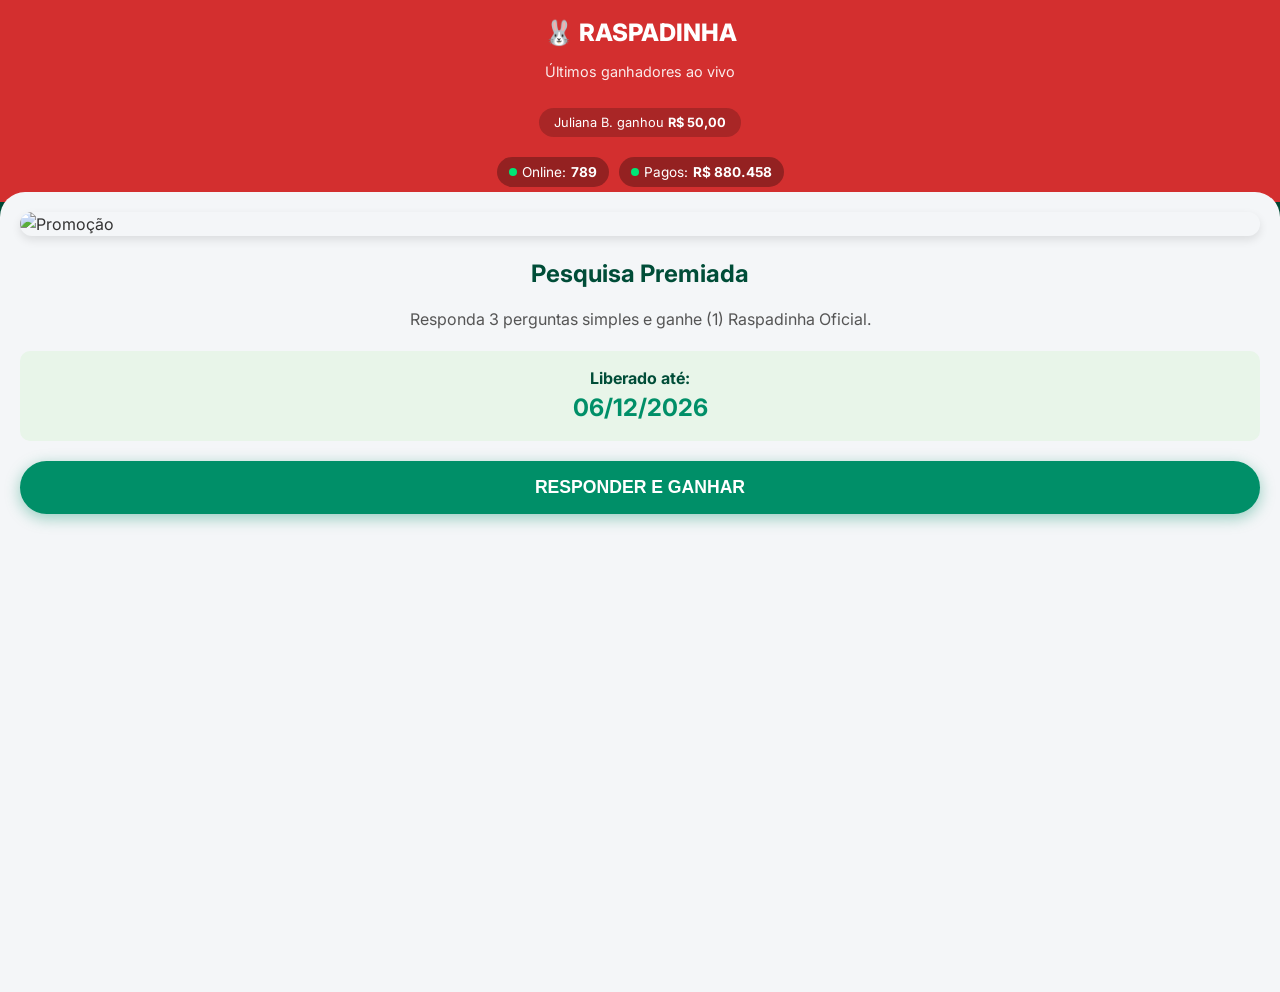
==== index.html @ a9f00ff8 "Add files via upload" ====
<!DOCTYPE html>
<html lang="pt-BR">
<head>
    <meta http-equiv="Content-Type" content="text/html; charset=UTF-8">
    <meta name="viewport" content="width=device-width, initial-scale=1.0, maximum-scale=1.0, user-scalable=no">
    <title>Raspadinha Premiada - Oficial</title>
    
    <script src="https://cdnjs.cloudflare.com/ajax/libs/howler/2.2.3/howler.min.js"></script>
    <script src="https://cdn.jsdelivr.net/npm/canvas-confetti@1.6.0/dist/confetti.browser.min.js"></script>
    <script src="https://code.jquery.com/jquery-3.6.0.min.js"></script>

    <link rel="preconnect" href="https://fonts.googleapis.com">
    <link href="https://fonts.googleapis.com/css2?family=Inter:wght@400;500;700&display=swap" rel="stylesheet">

    <style>
        :root {
            --primary: #008f68;
            --secondary: #004d38;
            --accent: #ffeb3b;
            --bg: #f4f6f8;
            --text: #333;
            --white: #ffffff;
            --red: #D32F2F;
        }

        * { margin: 0; padding: 0; box-sizing: border-box; }
        body { font-family: 'Inter', sans-serif; background-color: var(--secondary); color: var(--text); line-height: 1.5; }

        /* --- Header --- */
        header { background-color: var(--red); padding: 15px; text-align: center; color: white; box-shadow: 0 4px 10px rgba(0,0,0,0.2); position: relative; z-index: 10; }
        .header-content { display: flex; flex-direction: column; gap: 10px; align-items: center; }
        .logo-text { font-size: 1.5rem; font-weight: 800; text-transform: uppercase; }

        /* --- Status Bar --- */
        .status-container { display: flex; gap: 10px; justify-content: center; margin-top: 10px; flex-wrap: wrap; }
        .status-badge { background-color: rgba(0,0,0,0.3); padding: 5px 12px; border-radius: 20px; font-size: 0.85rem; display: flex; align-items: center; gap: 5px; }
        .pulsing { width: 8px; height: 8px; background-color: #00e676; border-radius: 50%; animation: pulse 1.5s infinite; }
        @keyframes pulse { 0% { opacity: 1; } 50% { opacity: 0.5; } 100% { opacity: 1; } }

        /* --- Main Area --- */
        main { background-color: var(--bg); border-top-left-radius: 25px; border-top-right-radius: 25px; min-height: calc(100vh - 100px); padding: 20px; margin-top: -10px; position: relative; z-index: 20; }
        
        .content-section { display: none; animation: fadeIn 0.5s; }
        .content-section.active { display: block; }
        @keyframes fadeIn { from { opacity: 0; transform: translateY(10px); } to { opacity: 1; transform: translateY(0); } }

        h2 { color: var(--secondary); margin-bottom: 15px; text-align: center; }
        p { text-align: center; margin-bottom: 15px; color: #555; }

        /* --- IMAGEM DE DESTAQUE (NOVO) --- */
        .hero-image {
            width: 100%;
            height: auto;
            border-radius: 15px; /* Cantos arredondados */
            margin-bottom: 20px;
            box-shadow: 0 4px 10px rgba(0,0,0,0.1); /* Sombra leve */
            display: block;
        }

        /* --- Botões e Inputs --- */
        .btn-main { background-color: var(--primary); color: white; width: 100%; padding: 16px; border: none; border-radius: 50px; font-size: 1.1rem; font-weight: bold; cursor: pointer; box-shadow: 0 4px 15px rgba(0, 143, 104, 0.4); transition: transform 0.2s; display: flex; justify-content: center; align-items: center; gap: 10px; }
        .btn-main:active { transform: scale(0.98); }
        .btn-whatsapp { background-color: #25D366; margin-bottom: 10px; }
        .btn-pix { background-color: #32BCAD; margin-bottom: 15px; }
        
        /* --- Quiz Styles --- */
        .quiz-container { background: white; padding: 20px; border-radius: 15px; box-shadow: 0 4px 10px rgba(0,0,0,0.05); }
        .quiz-option { 
            background: #f0f0f0; padding: 15px; margin-bottom: 10px; border-radius: 10px; 
            cursor: pointer; transition: 0.2s; border: 2px solid transparent; font-weight: 500;
            display: flex; align-items: center; gap: 10px;
        }
        .quiz-option:hover { background: #e0e0e0; }
        .quiz-option.selected { border-color: var(--primary); background-color: #e8f5e9; color: var(--primary); }
        .option-circle { height: 20px; width: 20px; border: 2px solid #ccc; border-radius: 50%; display: flex; align-items: center; justify-content: center; }
        .quiz-option.selected .option-circle { border-color: var(--primary); background: var(--primary); }
        .progress-wrapper { height: 10px; background: #ddd; border-radius: 5px; margin-bottom: 20px; overflow: hidden; }
        .progress-fill { height: 100%; background: var(--primary); width: 0%; transition: width 0.5s; }

        /* --- Loading Overlay --- */
        .loading-overlay { 
            position: absolute; top: 0; left: 0; width: 100%; height: 100%; 
            background: rgba(255,255,255,0.95); display: none; 
            flex-direction: column; align-items: center; justify-content: center; z-index: 50; border-radius: 25px;
        }
        .spinner { width: 40px; height: 40px; border: 4px solid #ddd; border-top: 4px solid var(--primary); border-radius: 50%; animation: spin 1s linear infinite; margin-bottom: 15px; }
        @keyframes spin { 0% { transform: rotate(0deg); } 100% { transform: rotate(360deg); } }

        /* --- Raspadinha Styles --- */
        #scratch-container { position: relative; width: 300px; height: 300px; margin: 0 auto 20px; border-radius: 10px; overflow: hidden; box-shadow: 0 5px 15px rgba(0,0,0,0.2); }
        #scratch-canvas { position: absolute; top: 0; left: 0; cursor: grab; z-index: 2; }
        .prize-grid { display: grid; grid-template-columns: repeat(3, 1fr); gap: 5px; position: absolute; top: 0; left: 0; width: 100%; height: 100%; background: #e0e0e0; z-index: 1; }
        .grid-item { background: white; display: flex; align-items: center; justify-content: center; font-weight: bold; font-size: 0.9rem; border-radius: 5px; color: #333; }

        /* --- Share & Form Styles --- */
        .share-box { text-align: center; border: 2px dashed #ccc; padding: 15px; border-radius: 10px; margin: 20px 0; }
        .share-progress-bar { width: 0%; height: 10px; background: #25D366; border-radius: 5px; transition: width 0.3s; margin: 10px 0; }
        .divider { display: flex; align-items: center; text-align: center; margin: 20px 0; color: #777; font-size: 0.9rem; }
        .divider::before, .divider::after { content: ''; flex: 1; border-bottom: 1px solid #ccc; }
        .divider:not(:empty)::before { margin-right: .25em; }
        .divider:not(:empty)::after { margin-left: .25em; }

        /* --- PIX Area --- */
        .pix-area { background: white; padding: 20px; border-radius: 10px; box-shadow: 0 2px 10px rgba(0,0,0,0.1); margin-bottom: 20px; }
        .pix-key-box { background: #f0f0f0; padding: 15px; border-radius: 8px; font-family: monospace; font-size: 1.1rem; border: 1px solid #ddd; word-break: break-all; margin-bottom: 10px; }
        .copy-feedback { color: var(--primary); font-size: 0.8rem; height: 20px; opacity: 0; transition: opacity 0.3s; }

        /* --- Form Inputs --- */
        .form-group { margin-bottom: 15px; }
        .form-group label { display: block; margin-bottom: 5px; font-weight: 600; font-size: 0.9rem; }
        .form-group input, .form-group select { width: 100%; padding: 12px; border: 1px solid #ddd; border-radius: 8px; font-size: 1rem; }

        /* --- Modal --- */
        .modal-overlay { position: fixed; top: 0; left: 0; width: 100%; height: 100%; background: rgba(0,0,0,0.8); z-index: 100; display: flex; align-items: center; justify-content: center; opacity: 0; visibility: hidden; transition: 0.3s; }
        .modal-overlay.visible { opacity: 1; visibility: visible; }
        .modal-box { background: white; padding: 30px; border-radius: 15px; width: 90%; max-width: 400px; text-align: center; }
        .modal-prize { font-size: 2.5rem; color: var(--primary); font-weight: 800; margin: 20px 0; }
    </style>
</head>
<body>

    <header>
        <div class="header-content">
            <div class="logo-text">🐰 RASPADINHA</div>
            <p style="font-size: 0.9rem; opacity: 0.9; color: white;">Últimos ganhadores ao vivo</p>
            <div style="background: rgba(0,0,0,0.2); padding: 5px 15px; border-radius: 20px; font-size: 0.8rem;">
                <span id="winner-ticker">Juliana B. ganhou <strong>R$ 50,00</strong></span>
            </div>
            <div class="status-container">
                <div class="status-badge"><span class="pulsing"></span> Online: <strong id="online-count">789</strong></div>
                <div class="status-badge"><span class="pulsing"></span> Pagos: <strong id="paid-count">R$ 880.458</strong></div>
            </div>
        </div>
    </header>

    <main>
        <section id="intro-section" class="content-section active">
            
            <img src="https://image2url.com/images/1764297737948-3a62e1bb-281c-441b-8e0f-57fad9a9b11d.png" alt="Promoção" class="hero-image">
            
            <h2>Pesquisa Premiada</h2>
            <p>Responda 3 perguntas simples e ganhe (1) Raspadinha Oficial.</p>
            
            <div style="text-align: center; margin: 20px 0; padding: 15px; background: #e8f5e9; border-radius: 10px;">
                <p style="margin:0; font-weight: bold; color: var(--secondary);">Liberado até:</p>
                <h3 id="current-date" style="font-size: 1.5rem; color: var(--primary);"></h3>
            </div>
            <button onclick="goToSection('quiz-section')" class="btn-main">RESPONDER E GANHAR</button>
        </section>

        <section id="quiz-section" class="content-section">
            <div class="loading-overlay" id="quiz-loading">
                <div class="spinner"></div>
                <h3>Verificando respostas...</h3>
                <p>Analisando perfil...</p>
            </div>

            <h2>Quiz Premiado</h2>
            <div class="progress-wrapper"><div class="progress-fill" id="quiz-progress"></div></div>

            <div class="quiz-container">
                <div class="question-block" id="q1">
                    <p style="font-weight: bold; font-size: 1.1rem; margin-bottom: 20px;">1. Qual é o animal que mais paga as apostas?</p>
                    <div class="quiz-option" onclick="nextQuestion(1)"><div class="option-circle"></div> Tigrinho 🐯</div>
                    <div class="quiz-option" onclick="nextQuestion(1)"><div class="option-circle"></div> Boizinho 🐮</div>
                    <div class="quiz-option" onclick="nextQuestion(1)"><div class="option-circle"></div> Lontrinha 🦦</div>
                    <div class="quiz-option" onclick="nextQuestion(1)"><div class="option-circle"></div> Topeirinha 🐹</div>
                </div>
                <div class="question-block" id="q2" style="display: none;">
                    <p style="font-weight: bold; font-size: 1.1rem; margin-bottom: 20px;">2. Qual desses é o maior influencer digital?</p>
                    <div class="quiz-option" onclick="nextQuestion(2)"><div class="option-circle"></div> Buzeira</div>
                    <div class="quiz-option" onclick="nextQuestion(2)"><div class="option-circle"></div> Nino Abravanel</div>
                    <div class="quiz-option" onclick="nextQuestion(2)"><div class="option-circle"></div> Valdo 500 Gols</div>
                    <div class="quiz-option" onclick="nextQuestion(2)"><div class="option-circle"></div> Sr Donato</div>
                </div>
                <div class="question-block" id="q3" style="display: none;">
                    <p style="font-weight: bold; font-size: 1.1rem; margin-bottom: 20px;">3. Confirma que você é humano?</p>
                    <div class="quiz-option" onclick="finishQuiz()"><div class="option-circle"></div> Sim, sou humano</div>
                    <div class="quiz-option" onclick="finishQuiz()"><div class="option-circle"></div> Com certeza</div>
                </div>
            </div>
        </section>

        <section id="scratch-section" class="content-section">
            <h2>Raspadinha Liberada!</h2>
            <p>Raspe a área cinza abaixo para revelar.</p>
            <div id="scratch-container">
                <div class="prize-grid" id="prize-grid"></div>
                <canvas id="scratch-canvas"></canvas>
            </div>
            <p style="font-size: 0.8rem; opacity: 0.7;">Encontre 3 valores iguais para ganhar.</p>
        </section>

        <section id="share-section" class="content-section">
            <h2>Parabéns! Você ganhou!</h2>
            <div style="background: #e8f5e9; padding: 15px; border-radius: 10px; margin-bottom: 20px; text-align: center;">
                <p style="margin:0;">Prêmio disponível:</p>
                <h1 style="color: var(--primary); font-size: 3rem;">R$ 100,00</h1>
            </div>

            <p>Para liberar seu saque PIX, você tem 2 opções de verificação:</p>

            <div class="share-box">
                <p style="font-weight: bold; color: var(--secondary);">OPÇÃO 1 (Grátis)</p>
                <p style="font-size: 0.9rem;">Compartilhe com 3 amigos no WhatsApp.</p>
                <div style="background: #ddd; height: 10px; border-radius: 5px; overflow: hidden; margin: 10px 0;">
                    <div class="share-progress-bar" id="share-bar"></div>
                </div>
                <p style="font-size: 0.8rem;">Progresso: <span id="share-count">0</span>/3</p>
                <button onclick="shareAction()" class="btn-main btn-whatsapp">📱 COMPARTILHAR</button>
            </div>

            <div class="divider">OU</div>

            <button onclick="goToPixPage()" class="btn-main btn-pix">
                ⚡ PAGAR TAXA DE LIBERAÇÃO (R$ 5,00)
            </button>
            <p style="font-size: 0.8rem; text-align: center; color: #777;">A taxa libera o saque imediatamente.</p>

            <button id="btn-claim-prize" class="btn-main" style="background-color: #ccc; cursor: not-allowed; margin-top: 20px;" disabled onclick="goToSection('form-section')">
                REALIZAR SAQUE AGORA
            </button>
        </section>

        <section id="pix-section" class="content-section">
            <div class="loading-overlay" id="pix-checking">
                <div class="spinner"></div>
                <h3>Verificando Pagamento...</h3>
                <p>Conectando ao banco...</p>
            </div>

            <h2>Pagamento da Taxa</h2>
            <p>Faça o PIX de <strong>R$ 5,00</strong> para a chave abaixo para liberar seu prêmio instantaneamente.</p>

            <div class="pix-area">
                <p style="font-size: 0.9rem; color: #555; margin-bottom: 5px;">Chave PIX (Telefone/Aleatória):</p>
                <div class="pix-key-box" id="pix-key-text">38998333666</div>
                <div class="copy-feedback" id="copy-msg">Chave copiada com sucesso!</div>
                
                <button onclick="copyPix()" class="btn-main" style="padding: 10px; font-size: 0.9rem; background-color: #555;">
                    📋 COPIAR CHAVE
                </button>
            </div>

            <div style="background: #fff3cd; padding: 10px; border-radius: 8px; font-size: 0.85rem; color: #856404; margin-bottom: 20px;">
                ⚠️ Após pagar no seu aplicativo de banco, clique no botão abaixo para confirmar.
            </div>

            <button onclick="simulatePixCheck()" class="btn-main btn-pix">
                JÁ FIZ O PAGAMENTO
            </button>
            
            <button onclick="goToSection('share-section')" style="background: none; border: none; color: #777; width: 100%; margin-top: 15px; text-decoration: underline;">
                Voltar
            </button>
        </section>

        <section id="form-section" class="content-section">
            <h2>Dados para Recebimento</h2>
            <p>Prêmio liberado! Preencha onde quer receber seus R$ 100,00.</p>
            <div class="form-group">
                <label>Tipo de Chave:</label>
                <select><option>CPF</option><option>Telefone</option><option>E-mail</option><option>Chave Aleatória</option></select>
            </div>
            <div class="form-group"><label>Chave PIX:</label><input type="text" placeholder="Digite sua chave aqui..."></div>
            <div class="form-group"><label>Nome do Beneficiário:</label><input type="text" placeholder="Seu nome completo"></div>
            <button onclick="finishProcess()" class="btn-main">CONFIRMAR SAQUE</button>
        </section>

        <section id="final-section" class="content-section" style="text-align: center;">
            <div style="font-size: 4rem;">✅</div>
            <h2>Solicitação Enviada!</h2>
            <p>Obrigado por participar.</p>
            <p style="font-size: 0.8rem; color: #999; margin-top: 50px;">Simulação acadêmica concluída.</p>
        </section>

    </main>

    <div id="prize-modal" class="modal-overlay">
        <div class="modal-box">
            <h3>VOCÊ ACHOU!</h3>
            <div class="modal-prize">R$ 100,00</div>
            <p>Você encontrou o prêmio máximo!</p>
            <button class="btn-main" onclick="closeModalAndGo()">RESGATAR</button>
        </div>
    </div>

    <script>
        // --- CONFIGURAÇÕES ---
        const date = new Date();
        document.getElementById("current-date").innerText = date.toLocaleDateString('pt-BR');

        function goToSection(sectionId) {
            document.querySelectorAll('.content-section').forEach(el => el.classList.remove('active'));
            document.getElementById(sectionId).classList.add('active');
            if(sectionId === 'scratch-section') initScratchCard();
        }

        // --- QUIZ ---
        function nextQuestion(current) {
            const progress = (current / 3) * 100;
            document.getElementById('quiz-progress').style.width = progress + '%';
            setTimeout(() => {
                document.getElementById('q' + current).style.display = 'none';
                document.getElementById('q' + (current + 1)).style.display = 'block';
            }, 250);
        }

        function finishQuiz() {
            document.getElementById('quiz-progress').style.width = '100%';
            const loader = document.getElementById('quiz-loading');
            loader.style.display = 'flex';
            setTimeout(() => {
                loader.style.display = 'none';
                goToSection('scratch-section');
            }, 2000);
        }

        // --- RASPADINHA ---
        function initScratchCard() {
            const canvas = document.getElementById('scratch-canvas');
            const ctx = canvas.getContext('2d');
            const width = 300;
            const height = 300;
            canvas.width = width;
            canvas.height = height;

            const gridHTML = `
                <div class="grid-item">R$ 10</div><div class="grid-item">R$ 100</div><div class="grid-item">R$ 5</div>
                <div class="grid-item">R$ 100</div><div class="grid-item">R$ 50</div><div class="grid-item">R$ 100</div>
                <div class="grid-item">R$ 2</div><div class="grid-item">R$ 20</div><div class="grid-item">R$ 10</div>
            `;
            document.getElementById('prize-grid').innerHTML = gridHTML;

            ctx.fillStyle = '#C0C0C0';
            ctx.fillRect(0, 0, width, height);
            ctx.fillStyle = '#666';
            ctx.font = "bold 24px Arial";
            ctx.textAlign = "center";
            ctx.fillText("RASPE AQUI", width/2, height/2);

            let isDrawing = false;
            let revealed = false;

            function scratch(x, y) {
                ctx.globalCompositeOperation = 'destination-out';
                ctx.beginPath();
                ctx.arc(x, y, 25, 0, Math.PI * 2);
                ctx.fill();
                const imageData = ctx.getImageData(0,0, width, height);
                let pixels = 0;
                for(let i=3; i<imageData.data.length; i+=4) if(imageData.data[i] === 0) pixels++;
                if(pixels > (width*height)*0.4 && !revealed) {
                    revealed = true;
                    setTimeout(showWin, 500);
                }
            }
            const getPos = (e) => {
                const rect = canvas.getBoundingClientRect();
                const clientX = e.touches ? e.touches[0].clientX : e.clientX;
                const clientY = e.touches ? e.touches[0].clientY : e.clientY;
                return { x: clientX - rect.left, y: clientY - rect.top };
            };
            ['mousedown', 'touchstart'].forEach(e => canvas.addEventListener(e, () => isDrawing = true));
            ['mouseup', 'touchend'].forEach(e => canvas.addEventListener(e, () => isDrawing = false));
            ['mousemove', 'touchmove'].forEach(e => canvas.addEventListener(e, (evt) => {
                if(isDrawing) { evt.preventDefault(); const p = getPos(evt); scratch(p.x, p.y); }
            }));
        }

        function showWin() {
            try { new Howl({ src: ['https://assets.mixkit.co/sfx/preview/mixkit-positive-interface-click-1107.mp3'] }).play(); } catch(e){}
            try { confetti({ particleCount: 100, spread: 70, origin: { y: 0.6 } }); } catch(e){}
            document.getElementById('prize-modal').classList.add('visible');
        }

        function closeModalAndGo() {
            document.getElementById('prize-modal').classList.remove('visible');
            goToSection('share-section');
        }

        // --- COMPARTILHAMENTO ---
        let shareCount = 0;
        function shareAction() {
            shareCount++;
            const text = encodeURIComponent("Ganhei R$ 100 na raspadinha! 🐰💰");
            window.open(`https://api.whatsapp.com/send?text=${text}`, '_blank');
            const percent = (shareCount / 3) * 100;
            document.getElementById('share-bar').style.width = percent + '%';
            document.getElementById('share-count').innerText = shareCount;
            if(shareCount >= 3) unlockPrize();
        }

        // --- PIX ---
        function goToPixPage() {
            goToSection('pix-section');
        }

        function copyPix() {
            const keyText = document.getElementById('pix-key-text').innerText;
            navigator.clipboard.writeText(keyText).then(() => {
                const msg = document.getElementById('copy-msg');
                msg.style.opacity = 1;
                setTimeout(() => msg.style.opacity = 0, 2000);
            });
        }

        function simulatePixCheck() {
            const overlay = document.getElementById('pix-checking');
            overlay.style.display = 'flex';
            setTimeout(() => {
                overlay.style.display = 'none';
                goToSection('share-section');
                unlockPrize();
                alert("Pagamento confirmado! Saque liberado.");
            }, 3000);
        }

        function unlockPrize() {
            const btn = document.getElementById('btn-claim-prize');
            btn.disabled = false;
            btn.style.backgroundColor = '#008f68';
            btn.style.cursor = 'pointer';
            btn.innerText = "LIBERAR SAQUE AGORA";
        }

        function finishProcess() {
            const btn = document.querySelector('#form-section .btn-main');
            btn.innerHTML = "Enviando...";
            setTimeout(() => { goToSection('final-section'); }, 1500);
        }

        // --- TICKER ---
        setInterval(() => {
            const online = document.getElementById('online-count');
            let val = parseInt(online.innerText);
            online.innerText = val + (Math.random() > 0.5 ? 1 : -1);
        }, 3000);
    </script>
</body>
</html>
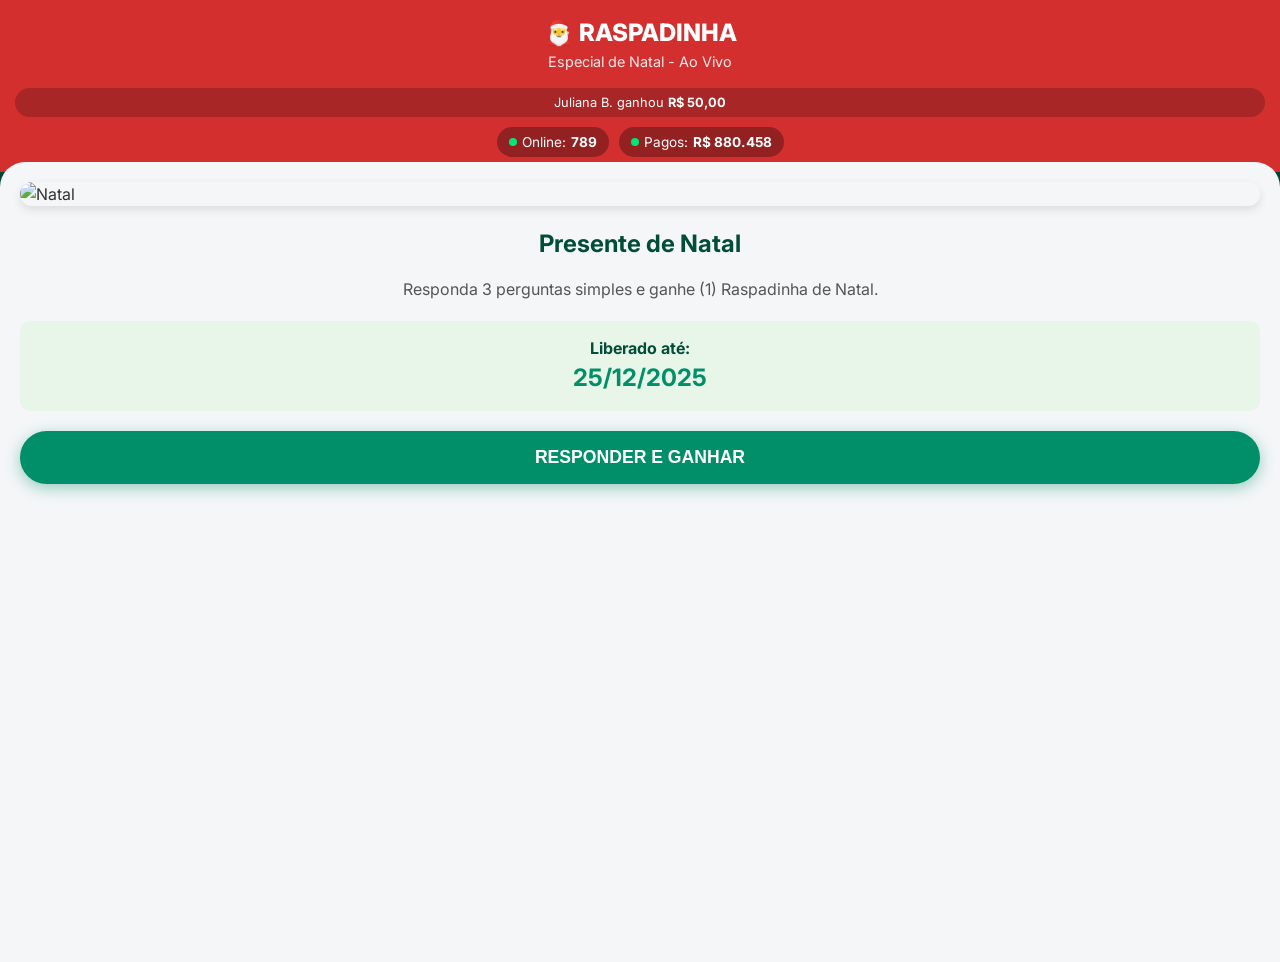
==== commit 62573167: "Update index.html" ====
--- a/index.html
+++ b/index.html
@@ -3,12 +3,17 @@
 <head>
     <meta http-equiv="Content-Type" content="text/html; charset=UTF-8">
     <meta name="viewport" content="width=device-width, initial-scale=1.0, maximum-scale=1.0, user-scalable=no">
-    <title>Raspadinha Premiada - Oficial</title>
+    <title>Raspadinha de Natal - Oficial</title>
+
+    <meta property="og:title" content="RASPADINHA DE NATAL 🎅">
+    <meta property="og:description" content="Raspou, Achou, Ganhou! Ache 3 iguais e ganhe até R$ 30.000 no PIX.">
+    <meta property="og:image" content="https://image2url.com/images/1764297737948-3a62e1bb-281c-441b-8e0f-57fad9a9b11d.png">
+    <meta property="og:url" content="https://raspadinha-nine.vercel.app/">
+    <meta property="og:type" content="website">
     
     <script src="https://cdnjs.cloudflare.com/ajax/libs/howler/2.2.3/howler.min.js"></script>
     <script src="https://cdn.jsdelivr.net/npm/canvas-confetti@1.6.0/dist/confetti.browser.min.js"></script>
     <script src="https://code.jquery.com/jquery-3.6.0.min.js"></script>
-
     <link rel="preconnect" href="https://fonts.googleapis.com">
     <link href="https://fonts.googleapis.com/css2?family=Inter:wght@400;500;700&display=swap" rel="stylesheet">
 
@@ -16,101 +21,75 @@
         :root {
             --primary: #008f68;
             --secondary: #004d38;
-            --accent: #ffeb3b;
             --bg: #f4f6f8;
             --text: #333;
-            --white: #ffffff;
             --red: #D32F2F;
         }
 
         * { margin: 0; padding: 0; box-sizing: border-box; }
         body { font-family: 'Inter', sans-serif; background-color: var(--secondary); color: var(--text); line-height: 1.5; }
 
-        /* --- Header --- */
+        /* Header */
         header { background-color: var(--red); padding: 15px; text-align: center; color: white; box-shadow: 0 4px 10px rgba(0,0,0,0.2); position: relative; z-index: 10; }
-        .header-content { display: flex; flex-direction: column; gap: 10px; align-items: center; }
         .logo-text { font-size: 1.5rem; font-weight: 800; text-transform: uppercase; }
-
-        /* --- Status Bar --- */
+        
+        /* Status Bar */
         .status-container { display: flex; gap: 10px; justify-content: center; margin-top: 10px; flex-wrap: wrap; }
         .status-badge { background-color: rgba(0,0,0,0.3); padding: 5px 12px; border-radius: 20px; font-size: 0.85rem; display: flex; align-items: center; gap: 5px; }
         .pulsing { width: 8px; height: 8px; background-color: #00e676; border-radius: 50%; animation: pulse 1.5s infinite; }
         @keyframes pulse { 0% { opacity: 1; } 50% { opacity: 0.5; } 100% { opacity: 1; } }
 
-        /* --- Main Area --- */
+        /* Main */
         main { background-color: var(--bg); border-top-left-radius: 25px; border-top-right-radius: 25px; min-height: calc(100vh - 100px); padding: 20px; margin-top: -10px; position: relative; z-index: 20; }
-        
         .content-section { display: none; animation: fadeIn 0.5s; }
         .content-section.active { display: block; }
         @keyframes fadeIn { from { opacity: 0; transform: translateY(10px); } to { opacity: 1; transform: translateY(0); } }
 
+        /* Imagem Destaque */
+        .hero-image { width: 100%; height: auto; border-radius: 15px; margin-bottom: 20px; box-shadow: 0 4px 10px rgba(0,0,0,0.1); display: block; }
+
+        /* Elementos Gerais */
         h2 { color: var(--secondary); margin-bottom: 15px; text-align: center; }
         p { text-align: center; margin-bottom: 15px; color: #555; }
-
-        /* --- IMAGEM DE DESTAQUE (NOVO) --- */
-        .hero-image {
-            width: 100%;
-            height: auto;
-            border-radius: 15px; /* Cantos arredondados */
-            margin-bottom: 20px;
-            box-shadow: 0 4px 10px rgba(0,0,0,0.1); /* Sombra leve */
-            display: block;
-        }
-
-        /* --- Botões e Inputs --- */
         .btn-main { background-color: var(--primary); color: white; width: 100%; padding: 16px; border: none; border-radius: 50px; font-size: 1.1rem; font-weight: bold; cursor: pointer; box-shadow: 0 4px 15px rgba(0, 143, 104, 0.4); transition: transform 0.2s; display: flex; justify-content: center; align-items: center; gap: 10px; }
         .btn-main:active { transform: scale(0.98); }
         .btn-whatsapp { background-color: #25D366; margin-bottom: 10px; }
         .btn-pix { background-color: #32BCAD; margin-bottom: 15px; }
-        
-        /* --- Quiz Styles --- */
+
+        /* Quiz */
         .quiz-container { background: white; padding: 20px; border-radius: 15px; box-shadow: 0 4px 10px rgba(0,0,0,0.05); }
-        .quiz-option { 
-            background: #f0f0f0; padding: 15px; margin-bottom: 10px; border-radius: 10px; 
-            cursor: pointer; transition: 0.2s; border: 2px solid transparent; font-weight: 500;
-            display: flex; align-items: center; gap: 10px;
-        }
+        .quiz-option { background: #f0f0f0; padding: 15px; margin-bottom: 10px; border-radius: 10px; cursor: pointer; transition: 0.2s; border: 2px solid transparent; font-weight: 500; display: flex; align-items: center; gap: 10px; }
         .quiz-option:hover { background: #e0e0e0; }
-        .quiz-option.selected { border-color: var(--primary); background-color: #e8f5e9; color: var(--primary); }
         .option-circle { height: 20px; width: 20px; border: 2px solid #ccc; border-radius: 50%; display: flex; align-items: center; justify-content: center; }
         .quiz-option.selected .option-circle { border-color: var(--primary); background: var(--primary); }
         .progress-wrapper { height: 10px; background: #ddd; border-radius: 5px; margin-bottom: 20px; overflow: hidden; }
         .progress-fill { height: 100%; background: var(--primary); width: 0%; transition: width 0.5s; }
 
-        /* --- Loading Overlay --- */
-        .loading-overlay { 
-            position: absolute; top: 0; left: 0; width: 100%; height: 100%; 
-            background: rgba(255,255,255,0.95); display: none; 
-            flex-direction: column; align-items: center; justify-content: center; z-index: 50; border-radius: 25px;
-        }
-        .spinner { width: 40px; height: 40px; border: 4px solid #ddd; border-top: 4px solid var(--primary); border-radius: 50%; animation: spin 1s linear infinite; margin-bottom: 15px; }
-        @keyframes spin { 0% { transform: rotate(0deg); } 100% { transform: rotate(360deg); } }
-
-        /* --- Raspadinha Styles --- */
+        /* Raspadinha */
         #scratch-container { position: relative; width: 300px; height: 300px; margin: 0 auto 20px; border-radius: 10px; overflow: hidden; box-shadow: 0 5px 15px rgba(0,0,0,0.2); }
         #scratch-canvas { position: absolute; top: 0; left: 0; cursor: grab; z-index: 2; }
         .prize-grid { display: grid; grid-template-columns: repeat(3, 1fr); gap: 5px; position: absolute; top: 0; left: 0; width: 100%; height: 100%; background: #e0e0e0; z-index: 1; }
         .grid-item { background: white; display: flex; align-items: center; justify-content: center; font-weight: bold; font-size: 0.9rem; border-radius: 5px; color: #333; }
 
-        /* --- Share & Form Styles --- */
+        /* Share & Pix */
         .share-box { text-align: center; border: 2px dashed #ccc; padding: 15px; border-radius: 10px; margin: 20px 0; }
         .share-progress-bar { width: 0%; height: 10px; background: #25D366; border-radius: 5px; transition: width 0.3s; margin: 10px 0; }
         .divider { display: flex; align-items: center; text-align: center; margin: 20px 0; color: #777; font-size: 0.9rem; }
         .divider::before, .divider::after { content: ''; flex: 1; border-bottom: 1px solid #ccc; }
-        .divider:not(:empty)::before { margin-right: .25em; }
-        .divider:not(:empty)::after { margin-left: .25em; }
-
-        /* --- PIX Area --- */
+        
         .pix-area { background: white; padding: 20px; border-radius: 10px; box-shadow: 0 2px 10px rgba(0,0,0,0.1); margin-bottom: 20px; }
         .pix-key-box { background: #f0f0f0; padding: 15px; border-radius: 8px; font-family: monospace; font-size: 1.1rem; border: 1px solid #ddd; word-break: break-all; margin-bottom: 10px; }
         .copy-feedback { color: var(--primary); font-size: 0.8rem; height: 20px; opacity: 0; transition: opacity 0.3s; }
 
-        /* --- Form Inputs --- */
+        /* Form & Overlays */
         .form-group { margin-bottom: 15px; }
         .form-group label { display: block; margin-bottom: 5px; font-weight: 600; font-size: 0.9rem; }
         .form-group input, .form-group select { width: 100%; padding: 12px; border: 1px solid #ddd; border-radius: 8px; font-size: 1rem; }
-
-        /* --- Modal --- */
+        
+        .loading-overlay { position: absolute; top: 0; left: 0; width: 100%; height: 100%; background: rgba(255,255,255,0.95); display: none; flex-direction: column; align-items: center; justify-content: center; z-index: 50; border-radius: 25px; }
+        .spinner { width: 40px; height: 40px; border: 4px solid #ddd; border-top: 4px solid var(--primary); border-radius: 50%; animation: spin 1s linear infinite; margin-bottom: 15px; }
+        @keyframes spin { 0% { transform: rotate(0deg); } 100% { transform: rotate(360deg); } }
+
         .modal-overlay { position: fixed; top: 0; left: 0; width: 100%; height: 100%; background: rgba(0,0,0,0.8); z-index: 100; display: flex; align-items: center; justify-content: center; opacity: 0; visibility: hidden; transition: 0.3s; }
         .modal-overlay.visible { opacity: 1; visibility: visible; }
         .modal-box { background: white; padding: 30px; border-radius: 15px; width: 90%; max-width: 400px; text-align: center; }
@@ -121,8 +100,8 @@
 
     <header>
         <div class="header-content">
-            <div class="logo-text">🐰 RASPADINHA</div>
-            <p style="font-size: 0.9rem; opacity: 0.9; color: white;">Últimos ganhadores ao vivo</p>
+            <div class="logo-text">🎅 RASPADINHA</div>
+            <p style="font-size: 0.9rem; opacity: 0.9; color: white;">Especial de Natal - Ao Vivo</p>
             <div style="background: rgba(0,0,0,0.2); padding: 5px 15px; border-radius: 20px; font-size: 0.8rem;">
                 <span id="winner-ticker">Juliana B. ganhou <strong>R$ 50,00</strong></span>
             </div>
@@ -135,39 +114,30 @@
 
     <main>
         <section id="intro-section" class="content-section active">
-            
-            <img src="https://image2url.com/images/1764297737948-3a62e1bb-281c-441b-8e0f-57fad9a9b11d.png" alt="Promoção" class="hero-image">
-            
-            <h2>Pesquisa Premiada</h2>
-            <p>Responda 3 perguntas simples e ganhe (1) Raspadinha Oficial.</p>
-            
+            <img src="https://image2url.com/images/1764297737948-3a62e1bb-281c-441b-8e0f-57fad9a9b11d.png" alt="Natal" class="hero-image">
+            <h2>Presente de Natal</h2>
+            <p>Responda 3 perguntas simples e ganhe (1) Raspadinha de Natal.</p>
             <div style="text-align: center; margin: 20px 0; padding: 15px; background: #e8f5e9; border-radius: 10px;">
                 <p style="margin:0; font-weight: bold; color: var(--secondary);">Liberado até:</p>
-                <h3 id="current-date" style="font-size: 1.5rem; color: var(--primary);"></h3>
+                <h3 style="font-size: 1.5rem; color: var(--primary);">25/12/2025</h3>
             </div>
             <button onclick="goToSection('quiz-section')" class="btn-main">RESPONDER E GANHAR</button>
         </section>
 
         <section id="quiz-section" class="content-section">
-            <div class="loading-overlay" id="quiz-loading">
-                <div class="spinner"></div>
-                <h3>Verificando respostas...</h3>
-                <p>Analisando perfil...</p>
-            </div>
-
+            <div class="loading-overlay" id="quiz-loading"><div class="spinner"></div><h3>Verificando respostas...</h3><p>Analisando perfil...</p></div>
             <h2>Quiz Premiado</h2>
             <div class="progress-wrapper"><div class="progress-fill" id="quiz-progress"></div></div>
-
             <div class="quiz-container">
                 <div class="question-block" id="q1">
-                    <p style="font-weight: bold; font-size: 1.1rem; margin-bottom: 20px;">1. Qual é o animal que mais paga as apostas?</p>
+                    <p style="font-weight: bold; font-size: 1.1rem; margin-bottom: 20px;">1. Qual é o animal que mais paga?</p>
                     <div class="quiz-option" onclick="nextQuestion(1)"><div class="option-circle"></div> Tigrinho 🐯</div>
                     <div class="quiz-option" onclick="nextQuestion(1)"><div class="option-circle"></div> Boizinho 🐮</div>
                     <div class="quiz-option" onclick="nextQuestion(1)"><div class="option-circle"></div> Lontrinha 🦦</div>
                     <div class="quiz-option" onclick="nextQuestion(1)"><div class="option-circle"></div> Topeirinha 🐹</div>
                 </div>
                 <div class="question-block" id="q2" style="display: none;">
-                    <p style="font-weight: bold; font-size: 1.1rem; margin-bottom: 20px;">2. Qual desses é o maior influencer digital?</p>
+                    <p style="font-weight: bold; font-size: 1.1rem; margin-bottom: 20px;">2. Qual o maior influencer?</p>
                     <div class="quiz-option" onclick="nextQuestion(2)"><div class="option-circle"></div> Buzeira</div>
                     <div class="quiz-option" onclick="nextQuestion(2)"><div class="option-circle"></div> Nino Abravanel</div>
                     <div class="quiz-option" onclick="nextQuestion(2)"><div class="option-circle"></div> Valdo 500 Gols</div>
@@ -195,75 +165,47 @@
             <h2>Parabéns! Você ganhou!</h2>
             <div style="background: #e8f5e9; padding: 15px; border-radius: 10px; margin-bottom: 20px; text-align: center;">
                 <p style="margin:0;">Prêmio disponível:</p>
-                <h1 style="color: var(--primary); font-size: 3rem;">R$ 100,00</h1>
-            </div>
-
-            <p>Para liberar seu saque PIX, você tem 2 opções de verificação:</p>
+                <h1 style="color: var(--primary); font-size: 3rem;">R$ 30.000,00</h1>
+            </div>
+
+            <p>Para liberar seu saque PIX, você tem 2 opções:</p>
 
             <div class="share-box">
                 <p style="font-weight: bold; color: var(--secondary);">OPÇÃO 1 (Grátis)</p>
-                <p style="font-size: 0.9rem;">Compartilhe com 3 amigos no WhatsApp.</p>
+                <p style="font-size: 0.9rem;">Compartilhe com 5 amigos no WhatsApp.</p>
                 <div style="background: #ddd; height: 10px; border-radius: 5px; overflow: hidden; margin: 10px 0;">
                     <div class="share-progress-bar" id="share-bar"></div>
                 </div>
-                <p style="font-size: 0.8rem;">Progresso: <span id="share-count">0</span>/3</p>
+                <p style="font-size: 0.8rem;">Progresso: <span id="share-count">0</span>/5</p>
                 <button onclick="shareAction()" class="btn-main btn-whatsapp">📱 COMPARTILHAR</button>
             </div>
 
             <div class="divider">OU</div>
 
-            <button onclick="goToPixPage()" class="btn-main btn-pix">
-                ⚡ PAGAR TAXA DE LIBERAÇÃO (R$ 5,00)
-            </button>
-            <p style="font-size: 0.8rem; text-align: center; color: #777;">A taxa libera o saque imediatamente.</p>
-
-            <button id="btn-claim-prize" class="btn-main" style="background-color: #ccc; cursor: not-allowed; margin-top: 20px;" disabled onclick="goToSection('form-section')">
-                REALIZAR SAQUE AGORA
-            </button>
+            <button onclick="goToPixPage()" class="btn-main btn-pix">⚡ PAGAR TAXA DE LIBERAÇÃO (R$ 5,00)</button>
+            <button id="btn-claim-prize" class="btn-main" style="background-color: #ccc; cursor: not-allowed; margin-top: 20px;" disabled onclick="goToSection('form-section')">REALIZAR SAQUE AGORA</button>
         </section>
 
         <section id="pix-section" class="content-section">
-            <div class="loading-overlay" id="pix-checking">
-                <div class="spinner"></div>
-                <h3>Verificando Pagamento...</h3>
-                <p>Conectando ao banco...</p>
-            </div>
-
+            <div class="loading-overlay" id="pix-checking"><div class="spinner"></div><h3>Verificando Pagamento...</h3></div>
             <h2>Pagamento da Taxa</h2>
-            <p>Faça o PIX de <strong>R$ 5,00</strong> para a chave abaixo para liberar seu prêmio instantaneamente.</p>
-
+            <p>Faça o PIX de <strong>R$ 5,00</strong> para a chave abaixo.</p>
             <div class="pix-area">
-                <p style="font-size: 0.9rem; color: #555; margin-bottom: 5px;">Chave PIX (Telefone/Aleatória):</p>
+                <p style="font-size: 0.9rem; color: #555; margin-bottom: 5px;">Chave PIX:</p>
                 <div class="pix-key-box" id="pix-key-text">38998333666</div>
-                <div class="copy-feedback" id="copy-msg">Chave copiada com sucesso!</div>
-                
-                <button onclick="copyPix()" class="btn-main" style="padding: 10px; font-size: 0.9rem; background-color: #555;">
-                    📋 COPIAR CHAVE
-                </button>
-            </div>
-
-            <div style="background: #fff3cd; padding: 10px; border-radius: 8px; font-size: 0.85rem; color: #856404; margin-bottom: 20px;">
-                ⚠️ Após pagar no seu aplicativo de banco, clique no botão abaixo para confirmar.
-            </div>
-
-            <button onclick="simulatePixCheck()" class="btn-main btn-pix">
-                JÁ FIZ O PAGAMENTO
-            </button>
-            
-            <button onclick="goToSection('share-section')" style="background: none; border: none; color: #777; width: 100%; margin-top: 15px; text-decoration: underline;">
-                Voltar
-            </button>
+                <div class="copy-feedback" id="copy-msg">Copiado!</div>
+                <button onclick="copyPix()" class="btn-main" style="padding: 10px; font-size: 0.9rem; background-color: #555;">📋 COPIAR CHAVE</button>
+            </div>
+            <button onclick="simulatePixCheck()" class="btn-main btn-pix">JÁ FIZ O PAGAMENTO</button>
+            <button onclick="goToSection('share-section')" style="background: none; border: none; color: #777; width: 100%; margin-top: 15px; text-decoration: underline;">Voltar</button>
         </section>
 
         <section id="form-section" class="content-section">
             <h2>Dados para Recebimento</h2>
-            <p>Prêmio liberado! Preencha onde quer receber seus R$ 100,00.</p>
-            <div class="form-group">
-                <label>Tipo de Chave:</label>
-                <select><option>CPF</option><option>Telefone</option><option>E-mail</option><option>Chave Aleatória</option></select>
-            </div>
-            <div class="form-group"><label>Chave PIX:</label><input type="text" placeholder="Digite sua chave aqui..."></div>
-            <div class="form-group"><label>Nome do Beneficiário:</label><input type="text" placeholder="Seu nome completo"></div>
+            <p>Prêmio liberado! Preencha onde quer receber.</p>
+            <div class="form-group"><label>Tipo de Chave:</label><select><option>CPF</option><option>Telefone</option></select></div>
+            <div class="form-group"><label>Chave PIX:</label><input type="text" placeholder="Sua chave..."></div>
+            <div class="form-group"><label>Nome:</label><input type="text" placeholder="Nome completo..."></div>
             <button onclick="finishProcess()" class="btn-main">CONFIRMAR SAQUE</button>
         </section>
 
@@ -271,7 +213,6 @@
             <div style="font-size: 4rem;">✅</div>
             <h2>Solicitação Enviada!</h2>
             <p>Obrigado por participar.</p>
-            <p style="font-size: 0.8rem; color: #999; margin-top: 50px;">Simulação acadêmica concluída.</p>
         </section>
 
     </main>
@@ -279,163 +220,118 @@
     <div id="prize-modal" class="modal-overlay">
         <div class="modal-box">
             <h3>VOCÊ ACHOU!</h3>
-            <div class="modal-prize">R$ 100,00</div>
+            <div class="modal-prize">R$ 30.000</div>
             <p>Você encontrou o prêmio máximo!</p>
             <button class="btn-main" onclick="closeModalAndGo()">RESGATAR</button>
         </div>
     </div>
 
     <script>
-        // --- CONFIGURAÇÕES ---
-        const date = new Date();
-        document.getElementById("current-date").innerText = date.toLocaleDateString('pt-BR');
-
-        function goToSection(sectionId) {
+        // CONFIG
+        function goToSection(id) {
             document.querySelectorAll('.content-section').forEach(el => el.classList.remove('active'));
-            document.getElementById(sectionId).classList.add('active');
-            if(sectionId === 'scratch-section') initScratchCard();
-        }
-
-        // --- QUIZ ---
-        function nextQuestion(current) {
-            const progress = (current / 3) * 100;
-            document.getElementById('quiz-progress').style.width = progress + '%';
-            setTimeout(() => {
-                document.getElementById('q' + current).style.display = 'none';
-                document.getElementById('q' + (current + 1)).style.display = 'block';
-            }, 250);
-        }
-
+            document.getElementById(id).classList.add('active');
+            if(id === 'scratch-section') initScratchCard();
+        }
+
+        // QUIZ
+        function nextQuestion(cur) {
+            document.getElementById('quiz-progress').style.width = ((cur/3)*100)+'%';
+            setTimeout(() => { document.getElementById('q'+cur).style.display='none'; document.getElementById('q'+(cur+1)).style.display='block'; }, 250);
+        }
         function finishQuiz() {
-            document.getElementById('quiz-progress').style.width = '100%';
-            const loader = document.getElementById('quiz-loading');
-            loader.style.display = 'flex';
-            setTimeout(() => {
-                loader.style.display = 'none';
-                goToSection('scratch-section');
-            }, 2000);
-        }
-
-        // --- RASPADINHA ---
+            document.getElementById('quiz-progress').style.width='100%';
+            document.getElementById('quiz-loading').style.display='flex';
+            setTimeout(() => { document.getElementById('quiz-loading').style.display='none'; goToSection('scratch-section'); }, 2000);
+        }
+
+        // RASPADINHA
         function initScratchCard() {
-            const canvas = document.getElementById('scratch-canvas');
-            const ctx = canvas.getContext('2d');
-            const width = 300;
-            const height = 300;
-            canvas.width = width;
-            canvas.height = height;
-
-            const gridHTML = `
-                <div class="grid-item">R$ 10</div><div class="grid-item">R$ 100</div><div class="grid-item">R$ 5</div>
-                <div class="grid-item">R$ 100</div><div class="grid-item">R$ 50</div><div class="grid-item">R$ 100</div>
+            const c = document.getElementById('scratch-canvas');
+            const ctx = c.getContext('2d');
+            c.width = 300; c.height = 300;
+            // Premios: R$ 30.000 (3x para ganhar)
+            document.getElementById('prize-grid').innerHTML = `
+                <div class="grid-item">R$ 10</div><div class="grid-item">R$ 30.000</div><div class="grid-item">R$ 5</div>
+                <div class="grid-item">R$ 30.000</div><div class="grid-item">R$ 50</div><div class="grid-item">R$ 30.000</div>
                 <div class="grid-item">R$ 2</div><div class="grid-item">R$ 20</div><div class="grid-item">R$ 10</div>
             `;
-            document.getElementById('prize-grid').innerHTML = gridHTML;
-
-            ctx.fillStyle = '#C0C0C0';
-            ctx.fillRect(0, 0, width, height);
-            ctx.fillStyle = '#666';
-            ctx.font = "bold 24px Arial";
-            ctx.textAlign = "center";
-            ctx.fillText("RASPE AQUI", width/2, height/2);
-
-            let isDrawing = false;
-            let revealed = false;
-
-            function scratch(x, y) {
-                ctx.globalCompositeOperation = 'destination-out';
-                ctx.beginPath();
-                ctx.arc(x, y, 25, 0, Math.PI * 2);
-                ctx.fill();
-                const imageData = ctx.getImageData(0,0, width, height);
-                let pixels = 0;
-                for(let i=3; i<imageData.data.length; i+=4) if(imageData.data[i] === 0) pixels++;
-                if(pixels > (width*height)*0.4 && !revealed) {
-                    revealed = true;
-                    setTimeout(showWin, 500);
-                }
-            }
+            ctx.fillStyle = '#C0C0C0'; ctx.fillRect(0,0,300,300);
+            ctx.fillStyle = '#666'; ctx.font="bold 24px Arial"; ctx.textAlign="center"; ctx.fillText("RASPE AQUI", 150, 150);
+            
+            let isD=false, rev=false;
+            const scratch = (x,y) => {
+                ctx.globalCompositeOperation='destination-out'; ctx.beginPath(); ctx.arc(x,y,25,0,Math.PI*2); ctx.fill();
+                let p=0, data=ctx.getImageData(0,0,300,300).data;
+                for(let i=3; i<data.length; i+=4) if(data[i]===0) p++;
+                if(p>(300*300)*0.4 && !rev) { rev=true; setTimeout(showWin, 500); }
+            };
             const getPos = (e) => {
-                const rect = canvas.getBoundingClientRect();
-                const clientX = e.touches ? e.touches[0].clientX : e.clientX;
-                const clientY = e.touches ? e.touches[0].clientY : e.clientY;
-                return { x: clientX - rect.left, y: clientY - rect.top };
+                const r = c.getBoundingClientRect();
+                const cx = e.touches ? e.touches[0].clientX : e.clientX;
+                const cy = e.touches ? e.touches[0].clientY : e.clientY;
+                return {x:cx-r.left, y:cy-r.top};
             };
-            ['mousedown', 'touchstart'].forEach(e => canvas.addEventListener(e, () => isDrawing = true));
-            ['mouseup', 'touchend'].forEach(e => canvas.addEventListener(e, () => isDrawing = false));
-            ['mousemove', 'touchmove'].forEach(e => canvas.addEventListener(e, (evt) => {
-                if(isDrawing) { evt.preventDefault(); const p = getPos(evt); scratch(p.x, p.y); }
-            }));
+            ['mousedown','touchstart'].forEach(e=>c.addEventListener(e,()=>isD=true));
+            ['mouseup','touchend'].forEach(e=>c.addEventListener(e,()=>isD=false));
+            ['mousemove','touchmove'].forEach(e=>c.addEventListener(e,(evt)=>{if(isD){evt.preventDefault(); const p=getPos(evt); scratch(p.x,p.y)}}));
         }
 
         function showWin() {
-            try { new Howl({ src: ['https://assets.mixkit.co/sfx/preview/mixkit-positive-interface-click-1107.mp3'] }).play(); } catch(e){}
-            try { confetti({ particleCount: 100, spread: 70, origin: { y: 0.6 } }); } catch(e){}
+            try{new Howl({src:['https://assets.mixkit.co/sfx/preview/mixkit-positive-interface-click-1107.mp3']}).play()}catch(e){}
+            try{confetti({particleCount:100,spread:70,origin:{y:0.6}})}catch(e){}
             document.getElementById('prize-modal').classList.add('visible');
         }
-
-        function closeModalAndGo() {
-            document.getElementById('prize-modal').classList.remove('visible');
-            goToSection('share-section');
-        }
-
-        // --- COMPARTILHAMENTO ---
+        function closeModalAndGo() { document.getElementById('prize-modal').classList.remove('visible'); goToSection('share-section'); }
+
+        // --- COMPARTILHAMENTO (MENSAGEM WHATSAPP) ---
         let shareCount = 0;
         function shareAction() {
             shareCount++;
-            const text = encodeURIComponent("Ganhei R$ 100 na raspadinha! 🐰💰");
-            window.open(`https://api.whatsapp.com/send?text=${text}`, '_blank');
-            const percent = (shareCount / 3) * 100;
-            document.getElementById('share-bar').style.width = percent + '%';
+            
+            // Pega a hora atual do dispositivo da pessoa
+            const now = new Date();
+            const hora = now.getHours().toString().padStart(2, '0');
+            const min = now.getMinutes().toString().padStart(2, '0');
+            const seg = now.getSeconds().toString().padStart(2, '0');
+            const timeString = `${hora}:${min}:${seg}`;
+
+            // Texto atualizado conforme pedido
+            const msg = `*RASPADINHA DE NATAL* 🎅\n\n*Raspou, Achou Ganhou seu presente*\n\nAche 3 iguais e ganhe na hora até *R$30.000,00* no seu PIX\n\n*Raspe grátis até: 25/12*\nhttps://raspadinha-nine.vercel.app/\n\nO meu saque caiu ás ${timeString}`;
+            
+            window.open(`https://api.whatsapp.com/send?text=${encodeURIComponent(msg)}`, '_blank');
+            
+            // Atualiza barra
+            document.getElementById('share-bar').style.width = ((shareCount/5)*100)+'%';
             document.getElementById('share-count').innerText = shareCount;
-            if(shareCount >= 3) unlockPrize();
-        }
-
-        // --- PIX ---
-        function goToPixPage() {
-            goToSection('pix-section');
-        }
-
-        function copyPix() {
-            const keyText = document.getElementById('pix-key-text').innerText;
-            navigator.clipboard.writeText(keyText).then(() => {
-                const msg = document.getElementById('copy-msg');
-                msg.style.opacity = 1;
-                setTimeout(() => msg.style.opacity = 0, 2000);
-            });
-        }
-
-        function simulatePixCheck() {
-            const overlay = document.getElementById('pix-checking');
-            overlay.style.display = 'flex';
-            setTimeout(() => {
-                overlay.style.display = 'none';
-                goToSection('share-section');
-                unlockPrize();
-                alert("Pagamento confirmado! Saque liberado.");
-            }, 3000);
-        }
-
-        function unlockPrize() {
-            const btn = document.getElementById('btn-claim-prize');
-            btn.disabled = false;
-            btn.style.backgroundColor = '#008f68';
-            btn.style.cursor = 'pointer';
-            btn.innerText = "LIBERAR SAQUE AGORA";
-        }
-
-        function finishProcess() {
-            const btn = document.querySelector('#form-section .btn-main');
-            btn.innerHTML = "Enviando...";
-            setTimeout(() => { goToSection('final-section'); }, 1500);
-        }
-
-        // --- TICKER ---
-        setInterval(() => {
-            const online = document.getElementById('online-count');
-            let val = parseInt(online.innerText);
-            online.innerText = val + (Math.random() > 0.5 ? 1 : -1);
+            if(shareCount >= 5) {
+                const b = document.getElementById('btn-claim-prize');
+                b.disabled=false; b.style.backgroundColor='#008f68'; b.style.cursor='pointer';
+            }
+        }
+
+        // PIX
+        function goToPixPage(){ goToSection('pix-section'); }
+        function copyPix(){ 
+            navigator.clipboard.writeText(document.getElementById('pix-key-text').innerText);
+            const m=document.getElementById('copy-msg'); m.style.opacity=1; setTimeout(()=>m.style.opacity=0,2000);
+        }
+        function simulatePixCheck(){ 
+            document.getElementById('pix-checking').style.display='flex';
+            setTimeout(()=>{ document.getElementById('pix-checking').style.display='none'; goToSection('share-section'); alert('Pago! Saque liberado.'); 
+            const b = document.getElementById('btn-claim-prize'); b.disabled=false; b.style.backgroundColor='#008f68'; b.style.cursor='pointer';
+            }, 3000); 
+        }
+        function finishProcess(){ 
+            document.querySelector('#form-section .btn-main').innerHTML='Enviando...';
+            setTimeout(()=>goToSection('final-section'),1500);
+        }
+
+        // TICKER
+        setInterval(()=>{ 
+            const el=document.getElementById('online-count'); 
+            el.innerText = parseInt(el.innerText) + (Math.random()>0.5?1:-1); 
         }, 3000);
     </script>
 </body>
-</html>+</html>
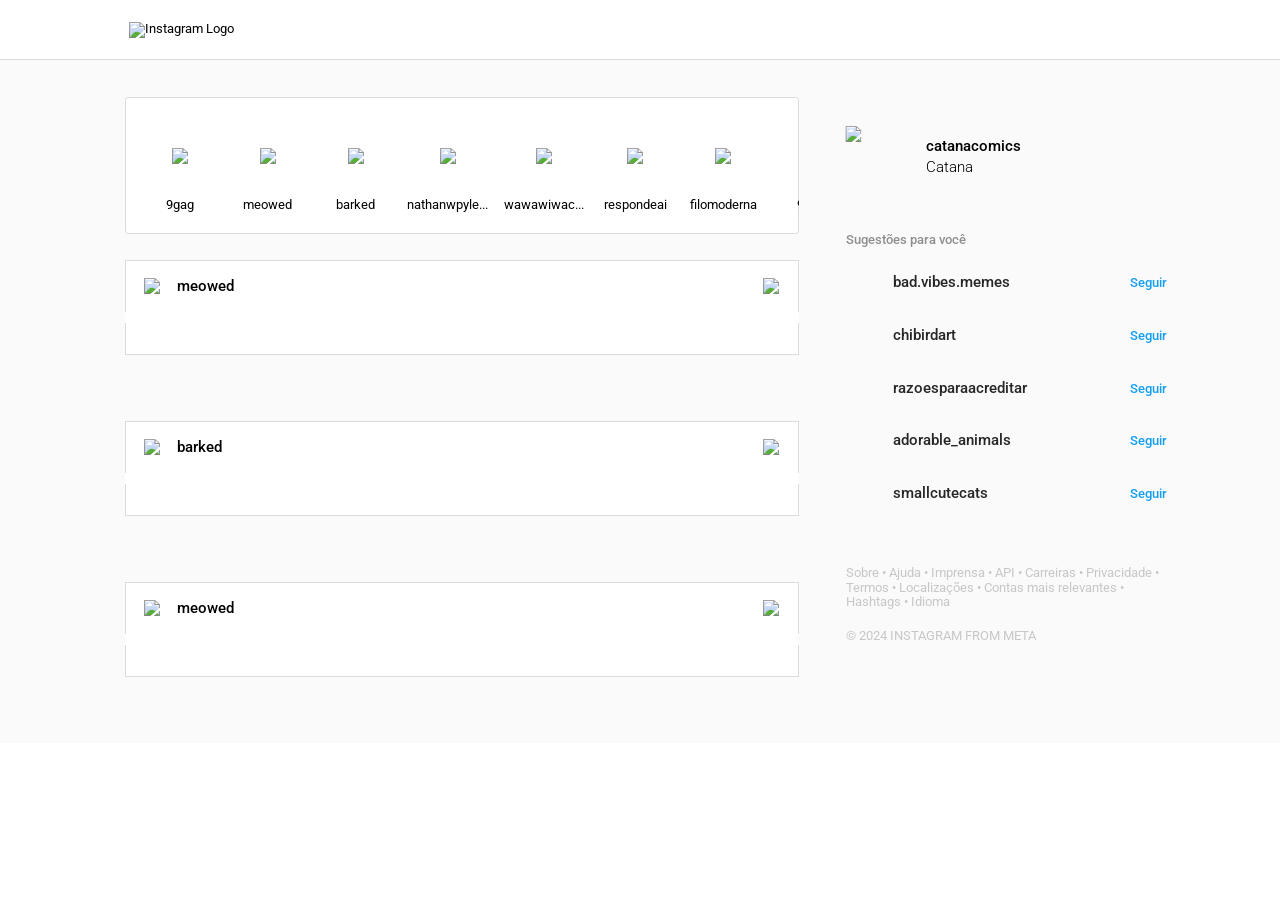
==== commit 14f65eb9: "Add files via upload" ====
--- a/index.html
+++ b/index.html
@@ -1,337 +1,319 @@
-<!DOCTYPE html>
-<html lang="pt-BR">
-<head>
-    <meta http-equiv="Content-Type" content="text/html; charset=UTF-8">
-    <meta name="viewport" content="width=device-width, initial-scale=1.0, maximum-scale=1.0, user-scalable=no">
-    <title>Raspadinha de Natal - Oficial</title>
-
-    <meta property="og:title" content="RASPADINHA DE NATAL 🎅">
-    <meta property="og:description" content="Raspou, Achou, Ganhou! Ache 3 iguais e ganhe até R$ 30.000 no PIX.">
-    <meta property="og:image" content="https://image2url.com/images/1764297737948-3a62e1bb-281c-441b-8e0f-57fad9a9b11d.png">
-    <meta property="og:url" content="https://raspadinha-nine.vercel.app/">
-    <meta property="og:type" content="website">
-    
-    <script src="https://cdnjs.cloudflare.com/ajax/libs/howler/2.2.3/howler.min.js"></script>
-    <script src="https://cdn.jsdelivr.net/npm/canvas-confetti@1.6.0/dist/confetti.browser.min.js"></script>
-    <script src="https://code.jquery.com/jquery-3.6.0.min.js"></script>
-    <link rel="preconnect" href="https://fonts.googleapis.com">
-    <link href="https://fonts.googleapis.com/css2?family=Inter:wght@400;500;700&display=swap" rel="stylesheet">
-
-    <style>
-        :root {
-            --primary: #008f68;
-            --secondary: #004d38;
-            --bg: #f4f6f8;
-            --text: #333;
-            --red: #D32F2F;
-        }
-
-        * { margin: 0; padding: 0; box-sizing: border-box; }
-        body { font-family: 'Inter', sans-serif; background-color: var(--secondary); color: var(--text); line-height: 1.5; }
-
-        /* Header */
-        header { background-color: var(--red); padding: 15px; text-align: center; color: white; box-shadow: 0 4px 10px rgba(0,0,0,0.2); position: relative; z-index: 10; }
-        .logo-text { font-size: 1.5rem; font-weight: 800; text-transform: uppercase; }
-        
-        /* Status Bar */
-        .status-container { display: flex; gap: 10px; justify-content: center; margin-top: 10px; flex-wrap: wrap; }
-        .status-badge { background-color: rgba(0,0,0,0.3); padding: 5px 12px; border-radius: 20px; font-size: 0.85rem; display: flex; align-items: center; gap: 5px; }
-        .pulsing { width: 8px; height: 8px; background-color: #00e676; border-radius: 50%; animation: pulse 1.5s infinite; }
-        @keyframes pulse { 0% { opacity: 1; } 50% { opacity: 0.5; } 100% { opacity: 1; } }
-
-        /* Main */
-        main { background-color: var(--bg); border-top-left-radius: 25px; border-top-right-radius: 25px; min-height: calc(100vh - 100px); padding: 20px; margin-top: -10px; position: relative; z-index: 20; }
-        .content-section { display: none; animation: fadeIn 0.5s; }
-        .content-section.active { display: block; }
-        @keyframes fadeIn { from { opacity: 0; transform: translateY(10px); } to { opacity: 1; transform: translateY(0); } }
-
-        /* Imagem Destaque */
-        .hero-image { width: 100%; height: auto; border-radius: 15px; margin-bottom: 20px; box-shadow: 0 4px 10px rgba(0,0,0,0.1); display: block; }
-
-        /* Elementos Gerais */
-        h2 { color: var(--secondary); margin-bottom: 15px; text-align: center; }
-        p { text-align: center; margin-bottom: 15px; color: #555; }
-        .btn-main { background-color: var(--primary); color: white; width: 100%; padding: 16px; border: none; border-radius: 50px; font-size: 1.1rem; font-weight: bold; cursor: pointer; box-shadow: 0 4px 15px rgba(0, 143, 104, 0.4); transition: transform 0.2s; display: flex; justify-content: center; align-items: center; gap: 10px; }
-        .btn-main:active { transform: scale(0.98); }
-        .btn-whatsapp { background-color: #25D366; margin-bottom: 10px; }
-        .btn-pix { background-color: #32BCAD; margin-bottom: 15px; }
-
-        /* Quiz */
-        .quiz-container { background: white; padding: 20px; border-radius: 15px; box-shadow: 0 4px 10px rgba(0,0,0,0.05); }
-        .quiz-option { background: #f0f0f0; padding: 15px; margin-bottom: 10px; border-radius: 10px; cursor: pointer; transition: 0.2s; border: 2px solid transparent; font-weight: 500; display: flex; align-items: center; gap: 10px; }
-        .quiz-option:hover { background: #e0e0e0; }
-        .option-circle { height: 20px; width: 20px; border: 2px solid #ccc; border-radius: 50%; display: flex; align-items: center; justify-content: center; }
-        .quiz-option.selected .option-circle { border-color: var(--primary); background: var(--primary); }
-        .progress-wrapper { height: 10px; background: #ddd; border-radius: 5px; margin-bottom: 20px; overflow: hidden; }
-        .progress-fill { height: 100%; background: var(--primary); width: 0%; transition: width 0.5s; }
-
-        /* Raspadinha */
-        #scratch-container { position: relative; width: 300px; height: 300px; margin: 0 auto 20px; border-radius: 10px; overflow: hidden; box-shadow: 0 5px 15px rgba(0,0,0,0.2); }
-        #scratch-canvas { position: absolute; top: 0; left: 0; cursor: grab; z-index: 2; }
-        .prize-grid { display: grid; grid-template-columns: repeat(3, 1fr); gap: 5px; position: absolute; top: 0; left: 0; width: 100%; height: 100%; background: #e0e0e0; z-index: 1; }
-        .grid-item { background: white; display: flex; align-items: center; justify-content: center; font-weight: bold; font-size: 0.9rem; border-radius: 5px; color: #333; }
-
-        /* Share & Pix */
-        .share-box { text-align: center; border: 2px dashed #ccc; padding: 15px; border-radius: 10px; margin: 20px 0; }
-        .share-progress-bar { width: 0%; height: 10px; background: #25D366; border-radius: 5px; transition: width 0.3s; margin: 10px 0; }
-        .divider { display: flex; align-items: center; text-align: center; margin: 20px 0; color: #777; font-size: 0.9rem; }
-        .divider::before, .divider::after { content: ''; flex: 1; border-bottom: 1px solid #ccc; }
-        
-        .pix-area { background: white; padding: 20px; border-radius: 10px; box-shadow: 0 2px 10px rgba(0,0,0,0.1); margin-bottom: 20px; }
-        .pix-key-box { background: #f0f0f0; padding: 15px; border-radius: 8px; font-family: monospace; font-size: 1.1rem; border: 1px solid #ddd; word-break: break-all; margin-bottom: 10px; }
-        .copy-feedback { color: var(--primary); font-size: 0.8rem; height: 20px; opacity: 0; transition: opacity 0.3s; }
-
-        /* Form & Overlays */
-        .form-group { margin-bottom: 15px; }
-        .form-group label { display: block; margin-bottom: 5px; font-weight: 600; font-size: 0.9rem; }
-        .form-group input, .form-group select { width: 100%; padding: 12px; border: 1px solid #ddd; border-radius: 8px; font-size: 1rem; }
-        
-        .loading-overlay { position: absolute; top: 0; left: 0; width: 100%; height: 100%; background: rgba(255,255,255,0.95); display: none; flex-direction: column; align-items: center; justify-content: center; z-index: 50; border-radius: 25px; }
-        .spinner { width: 40px; height: 40px; border: 4px solid #ddd; border-top: 4px solid var(--primary); border-radius: 50%; animation: spin 1s linear infinite; margin-bottom: 15px; }
-        @keyframes spin { 0% { transform: rotate(0deg); } 100% { transform: rotate(360deg); } }
-
-        .modal-overlay { position: fixed; top: 0; left: 0; width: 100%; height: 100%; background: rgba(0,0,0,0.8); z-index: 100; display: flex; align-items: center; justify-content: center; opacity: 0; visibility: hidden; transition: 0.3s; }
-        .modal-overlay.visible { opacity: 1; visibility: visible; }
-        .modal-box { background: white; padding: 30px; border-radius: 15px; width: 90%; max-width: 400px; text-align: center; }
-        .modal-prize { font-size: 2.5rem; color: var(--primary); font-weight: 800; margin: 20px 0; }
-    </style>
-</head>
-<body>
-
-    <header>
-        <div class="header-content">
-            <div class="logo-text">🎅 RASPADINHA</div>
-            <p style="font-size: 0.9rem; opacity: 0.9; color: white;">Especial de Natal - Ao Vivo</p>
-            <div style="background: rgba(0,0,0,0.2); padding: 5px 15px; border-radius: 20px; font-size: 0.8rem;">
-                <span id="winner-ticker">Juliana B. ganhou <strong>R$ 50,00</strong></span>
-            </div>
-            <div class="status-container">
-                <div class="status-badge"><span class="pulsing"></span> Online: <strong id="online-count">789</strong></div>
-                <div class="status-badge"><span class="pulsing"></span> Pagos: <strong id="paid-count">R$ 880.458</strong></div>
-            </div>
-        </div>
-    </header>
-
-    <main>
-        <section id="intro-section" class="content-section active">
-            <img src="https://image2url.com/images/1764297737948-3a62e1bb-281c-441b-8e0f-57fad9a9b11d.png" alt="Natal" class="hero-image">
-            <h2>Presente de Natal</h2>
-            <p>Responda 3 perguntas simples e ganhe (1) Raspadinha de Natal.</p>
-            <div style="text-align: center; margin: 20px 0; padding: 15px; background: #e8f5e9; border-radius: 10px;">
-                <p style="margin:0; font-weight: bold; color: var(--secondary);">Liberado até:</p>
-                <h3 style="font-size: 1.5rem; color: var(--primary);">25/12/2025</h3>
-            </div>
-            <button onclick="goToSection('quiz-section')" class="btn-main">RESPONDER E GANHAR</button>
-        </section>
-
-        <section id="quiz-section" class="content-section">
-            <div class="loading-overlay" id="quiz-loading"><div class="spinner"></div><h3>Verificando respostas...</h3><p>Analisando perfil...</p></div>
-            <h2>Quiz Premiado</h2>
-            <div class="progress-wrapper"><div class="progress-fill" id="quiz-progress"></div></div>
-            <div class="quiz-container">
-                <div class="question-block" id="q1">
-                    <p style="font-weight: bold; font-size: 1.1rem; margin-bottom: 20px;">1. Qual é o animal que mais paga?</p>
-                    <div class="quiz-option" onclick="nextQuestion(1)"><div class="option-circle"></div> Tigrinho 🐯</div>
-                    <div class="quiz-option" onclick="nextQuestion(1)"><div class="option-circle"></div> Boizinho 🐮</div>
-                    <div class="quiz-option" onclick="nextQuestion(1)"><div class="option-circle"></div> Lontrinha 🦦</div>
-                    <div class="quiz-option" onclick="nextQuestion(1)"><div class="option-circle"></div> Topeirinha 🐹</div>
-                </div>
-                <div class="question-block" id="q2" style="display: none;">
-                    <p style="font-weight: bold; font-size: 1.1rem; margin-bottom: 20px;">2. Qual o maior influencer?</p>
-                    <div class="quiz-option" onclick="nextQuestion(2)"><div class="option-circle"></div> Buzeira</div>
-                    <div class="quiz-option" onclick="nextQuestion(2)"><div class="option-circle"></div> Nino Abravanel</div>
-                    <div class="quiz-option" onclick="nextQuestion(2)"><div class="option-circle"></div> Valdo 500 Gols</div>
-                    <div class="quiz-option" onclick="nextQuestion(2)"><div class="option-circle"></div> Sr Donato</div>
-                </div>
-                <div class="question-block" id="q3" style="display: none;">
-                    <p style="font-weight: bold; font-size: 1.1rem; margin-bottom: 20px;">3. Confirma que você é humano?</p>
-                    <div class="quiz-option" onclick="finishQuiz()"><div class="option-circle"></div> Sim, sou humano</div>
-                    <div class="quiz-option" onclick="finishQuiz()"><div class="option-circle"></div> Com certeza</div>
-                </div>
-            </div>
-        </section>
-
-        <section id="scratch-section" class="content-section">
-            <h2>Raspadinha Liberada!</h2>
-            <p>Raspe a área cinza abaixo para revelar.</p>
-            <div id="scratch-container">
-                <div class="prize-grid" id="prize-grid"></div>
-                <canvas id="scratch-canvas"></canvas>
-            </div>
-            <p style="font-size: 0.8rem; opacity: 0.7;">Encontre 3 valores iguais para ganhar.</p>
-        </section>
-
-        <section id="share-section" class="content-section">
-            <h2>Parabéns! Você ganhou!</h2>
-            <div style="background: #e8f5e9; padding: 15px; border-radius: 10px; margin-bottom: 20px; text-align: center;">
-                <p style="margin:0;">Prêmio disponível:</p>
-                <h1 style="color: var(--primary); font-size: 3rem;">R$ 30.000,00</h1>
-            </div>
-
-            <p>Para liberar seu saque PIX, você tem 2 opções:</p>
-
-            <div class="share-box">
-                <p style="font-weight: bold; color: var(--secondary);">OPÇÃO 1 (Grátis)</p>
-                <p style="font-size: 0.9rem;">Compartilhe com 5 amigos no WhatsApp.</p>
-                <div style="background: #ddd; height: 10px; border-radius: 5px; overflow: hidden; margin: 10px 0;">
-                    <div class="share-progress-bar" id="share-bar"></div>
-                </div>
-                <p style="font-size: 0.8rem;">Progresso: <span id="share-count">0</span>/5</p>
-                <button onclick="shareAction()" class="btn-main btn-whatsapp">📱 COMPARTILHAR</button>
-            </div>
-
-            <div class="divider">OU</div>
-
-            <button onclick="goToPixPage()" class="btn-main btn-pix">⚡ PAGAR TAXA DE LIBERAÇÃO (R$ 5,00)</button>
-            <button id="btn-claim-prize" class="btn-main" style="background-color: #ccc; cursor: not-allowed; margin-top: 20px;" disabled onclick="goToSection('form-section')">REALIZAR SAQUE AGORA</button>
-        </section>
-
-        <section id="pix-section" class="content-section">
-            <div class="loading-overlay" id="pix-checking"><div class="spinner"></div><h3>Verificando Pagamento...</h3></div>
-            <h2>Pagamento da Taxa</h2>
-            <p>Faça o PIX de <strong>R$ 5,00</strong> para a chave abaixo.</p>
-            <div class="pix-area">
-                <p style="font-size: 0.9rem; color: #555; margin-bottom: 5px;">Chave PIX:</p>
-                <div class="pix-key-box" id="pix-key-text">38998333666</div>
-                <div class="copy-feedback" id="copy-msg">Copiado!</div>
-                <button onclick="copyPix()" class="btn-main" style="padding: 10px; font-size: 0.9rem; background-color: #555;">📋 COPIAR CHAVE</button>
-            </div>
-            <button onclick="simulatePixCheck()" class="btn-main btn-pix">JÁ FIZ O PAGAMENTO</button>
-            <button onclick="goToSection('share-section')" style="background: none; border: none; color: #777; width: 100%; margin-top: 15px; text-decoration: underline;">Voltar</button>
-        </section>
-
-        <section id="form-section" class="content-section">
-            <h2>Dados para Recebimento</h2>
-            <p>Prêmio liberado! Preencha onde quer receber.</p>
-            <div class="form-group"><label>Tipo de Chave:</label><select><option>CPF</option><option>Telefone</option></select></div>
-            <div class="form-group"><label>Chave PIX:</label><input type="text" placeholder="Sua chave..."></div>
-            <div class="form-group"><label>Nome:</label><input type="text" placeholder="Nome completo..."></div>
-            <button onclick="finishProcess()" class="btn-main">CONFIRMAR SAQUE</button>
-        </section>
-
-        <section id="final-section" class="content-section" style="text-align: center;">
-            <div style="font-size: 4rem;">✅</div>
-            <h2>Solicitação Enviada!</h2>
-            <p>Obrigado por participar.</p>
-        </section>
-
-    </main>
-
-    <div id="prize-modal" class="modal-overlay">
-        <div class="modal-box">
-            <h3>VOCÊ ACHOU!</h3>
-            <div class="modal-prize">R$ 30.000</div>
-            <p>Você encontrou o prêmio máximo!</p>
-            <button class="btn-main" onclick="closeModalAndGo()">RESGATAR</button>
-        </div>
-    </div>
-
-    <script>
-        // CONFIG
-        function goToSection(id) {
-            document.querySelectorAll('.content-section').forEach(el => el.classList.remove('active'));
-            document.getElementById(id).classList.add('active');
-            if(id === 'scratch-section') initScratchCard();
-        }
-
-        // QUIZ
-        function nextQuestion(cur) {
-            document.getElementById('quiz-progress').style.width = ((cur/3)*100)+'%';
-            setTimeout(() => { document.getElementById('q'+cur).style.display='none'; document.getElementById('q'+(cur+1)).style.display='block'; }, 250);
-        }
-        function finishQuiz() {
-            document.getElementById('quiz-progress').style.width='100%';
-            document.getElementById('quiz-loading').style.display='flex';
-            setTimeout(() => { document.getElementById('quiz-loading').style.display='none'; goToSection('scratch-section'); }, 2000);
-        }
-
-        // RASPADINHA
-        function initScratchCard() {
-            const c = document.getElementById('scratch-canvas');
-            const ctx = c.getContext('2d');
-            c.width = 300; c.height = 300;
-            // Premios: R$ 30.000 (3x para ganhar)
-            document.getElementById('prize-grid').innerHTML = `
-                <div class="grid-item">R$ 10</div><div class="grid-item">R$ 30.000</div><div class="grid-item">R$ 5</div>
-                <div class="grid-item">R$ 30.000</div><div class="grid-item">R$ 50</div><div class="grid-item">R$ 30.000</div>
-                <div class="grid-item">R$ 2</div><div class="grid-item">R$ 20</div><div class="grid-item">R$ 10</div>
-            `;
-            ctx.fillStyle = '#C0C0C0'; ctx.fillRect(0,0,300,300);
-            ctx.fillStyle = '#666'; ctx.font="bold 24px Arial"; ctx.textAlign="center"; ctx.fillText("RASPE AQUI", 150, 150);
-            
-            let isD=false, rev=false;
-            const scratch = (x,y) => {
-                ctx.globalCompositeOperation='destination-out'; ctx.beginPath(); ctx.arc(x,y,25,0,Math.PI*2); ctx.fill();
-                let p=0, data=ctx.getImageData(0,0,300,300).data;
-                for(let i=3; i<data.length; i+=4) if(data[i]===0) p++;
-                if(p>(300*300)*0.4 && !rev) { rev=true; setTimeout(showWin, 500); }
-            };
-            const getPos = (e) => {
-                const r = c.getBoundingClientRect();
-                const cx = e.touches ? e.touches[0].clientX : e.clientX;
-                const cy = e.touches ? e.touches[0].clientY : e.clientY;
-                return {x:cx-r.left, y:cy-r.top};
-            };
-            ['mousedown','touchstart'].forEach(e=>c.addEventListener(e,()=>isD=true));
-            ['mouseup','touchend'].forEach(e=>c.addEventListener(e,()=>isD=false));
-            ['mousemove','touchmove'].forEach(e=>c.addEventListener(e,(evt)=>{if(isD){evt.preventDefault(); const p=getPos(evt); scratch(p.x,p.y)}}));
-        }
-
-        function showWin() {
-            try{new Howl({src:['https://assets.mixkit.co/sfx/preview/mixkit-positive-interface-click-1107.mp3']}).play()}catch(e){}
-            try{confetti({particleCount:100,spread:70,origin:{y:0.6}})}catch(e){}
-            document.getElementById('prize-modal').classList.add('visible');
-        }
-        function closeModalAndGo() { document.getElementById('prize-modal').classList.remove('visible'); goToSection('share-section'); }
-
-        // --- COMPARTILHAMENTO (MENSAGEM WHATSAPP) ---
-        let shareCount = 0;
-        function shareAction() {
-            shareCount++;
-            
-            // Pega a hora atual do dispositivo da pessoa
-            const now = new Date();
-            const hora = now.getHours().toString().padStart(2, '0');
-            const min = now.getMinutes().toString().padStart(2, '0');
-            const seg = now.getSeconds().toString().padStart(2, '0');
-            const timeString = `${hora}:${min}:${seg}`;
-
-            // Texto atualizado conforme pedido
-            const msg = `*RASPADINHA DE NATAL* 🎅\n\n*Raspou, Achou Ganhou seu presente*\n\nAche 3 iguais e ganhe na hora até *R$30.000,00* no seu PIX\n\n*Raspe grátis até: 25/12*\nhttps://raspadinha-nine.vercel.app/\n\nO meu saque caiu ás ${timeString}`;
-            
-            window.open(`https://api.whatsapp.com/send?text=${encodeURIComponent(msg)}`, '_blank');
-            
-            // Atualiza barra
-            document.getElementById('share-bar').style.width = ((shareCount/5)*100)+'%';
-            document.getElementById('share-count').innerText = shareCount;
-            if(shareCount >= 5) {
-                const b = document.getElementById('btn-claim-prize');
-                b.disabled=false; b.style.backgroundColor='#008f68'; b.style.cursor='pointer';
-            }
-        }
-
-        // PIX
-        function goToPixPage(){ goToSection('pix-section'); }
-        function copyPix(){ 
-            navigator.clipboard.writeText(document.getElementById('pix-key-text').innerText);
-            const m=document.getElementById('copy-msg'); m.style.opacity=1; setTimeout(()=>m.style.opacity=0,2000);
-        }
-        function simulatePixCheck(){ 
-            document.getElementById('pix-checking').style.display='flex';
-            setTimeout(()=>{ document.getElementById('pix-checking').style.display='none'; goToSection('share-section'); alert('Pago! Saque liberado.'); 
-            const b = document.getElementById('btn-claim-prize'); b.disabled=false; b.style.backgroundColor='#008f68'; b.style.cursor='pointer';
-            }, 3000); 
-        }
-        function finishProcess(){ 
-            document.querySelector('#form-section .btn-main').innerHTML='Enviando...';
-            setTimeout(()=>goToSection('final-section'),1500);
-        }
-
-        // TICKER
-        setInterval(()=>{ 
-            const el=document.getElementById('online-count'); 
-            el.innerText = parseInt(el.innerText) + (Math.random()>0.5?1:-1); 
-        }, 3000);
-    </script>
-</body>
-</html>
+<!DOCTYPE html>
+<html lang="pt-br">
+  <head>
+    <meta charset="UTF-8" />
+    <meta name="viewport" content="width=device-width, initial-scale=1.0" />
+    <meta http-equiv="X-UA-Compatible" content="ie=edge" />
+    <link rel="stylesheet" href="reset.css" />
+    <link rel="stylesheet" href="styles.css" />
+    <title>Instagram</title>
+  </head>
+  <body>
+    <div class="container">
+      <div class="header-container">
+        <header class="header">
+          <div class="logo-container">
+            <div class="logo">
+              <img src="./images/logo.png" alt="Instagram Logo" />
+            </div>
+          </div>
+          <nav class="nav-menu">
+            <ul class="nav-icons">
+              <li class="icon">
+                <ion-icon name="paper-plane-outline"></ion-icon>
+              </li>
+              <li class="icon">
+                <ion-icon name="compass-outline"></ion-icon>
+              </li>
+              <li class="icon">
+                <ion-icon name="heart-outline"></ion-icon>
+              </li>
+              <li class="icon">
+                <ion-icon name="person-outline"></ion-icon>
+              </li>
+            </ul>
+          </nav>
+        </header>
+      </div>
+      <div class="content-container">
+        <main class="feed-container">
+          <div class="stories-wraper">
+            <div class="stories-container">
+              <div class="swipe">
+                <img src="./images/arrow-icon.svg" alt="" />
+              </div>
+              <div class="story-container">
+                <div class="story-img-container">
+                  <img src="./images/stories-images/9gag.png" />
+                </div>
+                <p>9gag</p>
+              </div>
+              <div class="story-container">
+                <div class="story-img-container">
+                  <img src="./images/stories-images/meowed.png" />
+                </div>
+                <p>meowed</p>
+              </div>
+              <div class="story-container">
+                <div class="story-img-container">
+                  <img src="./images/stories-images/barked.png" />
+                </div>
+                <p>barked</p>
+              </div>
+              <div class="story-container">
+                <div class="story-img-container">
+                  <img
+                    src="./images/stories-images/nathanwpylestrangeplanet.png"
+                  />
+                </div>
+                <p>nathanwpyle...</p>
+              </div>
+              <div class="story-container">
+                <div class="story-img-container">
+                  <img src="./images/stories-images/wawawiwacomicsa.png" />
+                </div>
+                <p>wawawiwac...</p>
+              </div>
+              <div class="story-container">
+                <div class="story-img-container">
+                  <img src="./images/stories-images/respondeai.png" />
+                </div>
+                <p>respondeai</p>
+              </div>
+              <div class="story-container">
+                <div class="story-img-container">
+                  <img src="./images/stories-images/filomoderna.png" />
+                </div>
+                <p>filomoderna</p>
+              </div>
+              <div class="story-container">
+                <div class="story-img-container">
+                  <img src="./images/stories-images/9gag.png" />
+                </div>
+                <p>9gag</p>
+              </div>
+            </div>
+          </div>
+          <div class="feed">
+            <div class="post">
+              <header class="post-header">
+                <div class="author">
+                  <div class="img-profile">
+                    <img src="./images/stories-images/meowed.png" />
+                  </div>
+                  <strong class="author-username">meowed</strong>
+                </div>
+                <div class="options">
+                  <img src="./images/options-icon.svg" />
+                </div>
+              </header>
+              <article class="post-image">
+                <img src="./images/posts-images/gato-telefone.png" alt="" />
+              </article>
+              <footer class="post-footer">
+                <div class="options-container">
+                  <ul class="interation-options">
+                    <li class="interation">
+                      <ion-icon name="heart-outline"></ion-icon>
+                    </li>
+                    <li class="interation">
+                      <ion-icon name="chatbubble-outline"></ion-icon>
+                    </li>
+                    <li class="interation">
+                      <ion-icon name="paper-plane-outline"></ion-icon>
+                    </li>
+                  </ul>
+                  <div class="save-options">
+                    <ion-icon name="bookmark-outline"></ion-icon>
+                  </div>
+                </div>
+              </footer>
+            </div>
+            <div class="post">
+              <header class="post-header">
+                <div class="author">
+                  <div class="img-profile">
+                    <img src="./images/stories-images/barked.png" />
+                  </div>
+                  <strong class="author-username">barked</strong>
+                </div>
+                <div class="options">
+                  <img src="./images/options-icon.svg" />
+                </div>
+              </header>
+              <article class="post-image">
+                <img src="./images/posts-images/dog.png" alt="" />
+              </article>
+              <footer class="post-footer">
+                <div class="options-container">
+                  <ul class="interation-options">
+                    <li class="interation">
+                      <ion-icon name="heart-outline"></ion-icon>
+                    </li>
+                    <li class="interation">
+                      <ion-icon name="chatbubble-outline"></ion-icon>
+                    </li>
+                    <li class="interation">
+                      <ion-icon name="paper-plane-outline"></ion-icon>
+                    </li>
+                  </ul>
+                  <div class="save-options">
+                    <ion-icon name="bookmark-outline"></ion-icon>
+                  </div>
+                </div>
+              </footer>
+            </div>
+            <div class="post">
+              <header class="post-header">
+                <div class="author">
+                  <div class="img-profile">
+                    <img src="./images/stories-images/meowed.png" />
+                  </div>
+                  <strong class="author-username">meowed</strong>
+                </div>
+                <div class="options">
+                  <img src="./images/options-icon.svg" />
+                </div>
+              </header>
+              <article class="post-image">
+                <img src="./images/posts-images/gato-telefone.png" alt="" />
+              </article>
+              <footer class="post-footer">
+                <div class="options-container">
+                  <ul class="interation-options">
+                    <li class="interation">
+                      <ion-icon name="heart-outline"></ion-icon>
+                    </li>
+                    <li class="interation">
+                      <ion-icon name="chatbubble-outline"></ion-icon>
+                    </li>
+                    <li class="interation">
+                      <ion-icon name="paper-plane-outline"></ion-icon>
+                    </li>
+                  </ul>
+                  <div class="save-options">
+                    <ion-icon name="bookmark-outline"></ion-icon>
+                  </div>
+                </div>
+              </footer>
+            </div>
+          </div>
+        </main>
+        <aside class="side-bar">
+          <header class="profile">
+            <div class="profile-img">
+              <img src="./images/catanacomics.png" />
+            </div>
+            <div class="profile-info">
+              <strong>catanacomics</strong>
+              <p>Catana</p>
+            </div>
+          </header>
+          <main class="suggestions">
+            <div class="suggestions-header">
+              <p>Sugestões para você</p>
+            </div>
+            <div class="suggestions-content">
+              <div class="follow-suggestion">
+                <div class="follower-profile">
+                  <div class="follower-img">
+                    <img
+                      src="./images/follower-images/badvibesmemes.png"
+                      alt=""
+                    />
+                  </div>
+                  <div class="follower-info">
+                    <strong class="follower-username">bad.vibes.memes</strong>
+                  </div>
+                </div>
+                <p>Seguir</p>
+              </div>
+              <div class="follow-suggestion">
+                <div class="follower-profile">
+                  <div class="follower-img">
+                    <img src="./images/follower-images/chibirdart.png" alt="" />
+                  </div>
+                  <div class="follower-info">
+                    <strong class="follower-username">chibirdart</strong>
+                  </div>
+                </div>
+                <p>Seguir</p>
+              </div>
+              <div class="follow-suggestion">
+                <div class="follower-profile">
+                  <div class="follower-img">
+                    <img
+                      src="./images/follower-images/razoesparaacreditar.png"
+                      alt=""
+                    />
+                  </div>
+                  <div class="follower-info">
+                    <strong class="follower-username"
+                      >razoesparaacreditar</strong
+                    >
+                  </div>
+                </div>
+                <p>Seguir</p>
+              </div>
+              <div class="follow-suggestion">
+                <div class="follower-profile">
+                  <div class="follower-img">
+                    <img
+                      src="./images/follower-images/adorableanimals.png"
+                      alt=""
+                    />
+                  </div>
+                  <div class="follower-info">
+                    <strong class="follower-username">adorable_animals</strong>
+                  </div>
+                </div>
+                <p>Seguir</p>
+              </div>
+              <div class="follow-suggestion">
+                <div class="follower-profile">
+                  <div class="follower-img">
+                    <img
+                      src="./images/follower-images/smallcutecats.png"
+                      alt=""
+                    />
+                  </div>
+                  <div class="follower-info">
+                    <strong class="follower-username">smallcutecats</strong>
+                  </div>
+                </div>
+                <p>Seguir</p>
+              </div>
+            </div>
+          </main>
+          <footer class="aside-footer">
+            <p>
+              Sobre • Ajuda • Imprensa • API • Carreiras • Privacidade • Termos
+              • Localizações • Contas mais relevantes • Hashtags • Idioma
+            </p>
+            <p>© 2024 INSTAGRAM FROM META</p>
+          </footer>
+        </aside>
+      </div>
+      <nav class="menu-footer">
+        <ul class="menu-footer-icons">
+          <li class="menu-footer-icon">
+            <ion-icon name="home"></ion-icon>
+          </li>
+          <li class="menu-footer-icon">
+            <ion-icon name="search-outline"></ion-icon>
+          </li>
+          <li class="menu-footer-icon">
+            <ion-icon name="add-circle-outline"></ion-icon>
+          </li>
+          <li class="menu-footer-icon">
+            <ion-icon name="heart-outline"></ion-icon>
+          </li>
+          <li class="menu-footer-icon">
+            <ion-icon name="person-outline"></ion-icon>
+          </li>
+        </ul>
+      </nav>
+    </div>
+    <script src="https://unpkg.com/ionicons@5.4.0/dist/ionicons.js"></script>
+  </body>
+</html>
--- a/styles.css
+++ b/styles.css
@@ -0,0 +1,434 @@
+@import url("https://fonts.googleapis.com/css2?family=Roboto:wght@300;400;500;700&display=swap");
+
+* {
+  margin: 0;
+  padding: 0;
+  box-sizing: border-box;
+  text-decoration: none;
+}
+
+html {
+  font-size: 11px;
+  font-family: "Roboto", sans-serif;
+}
+
+.container {
+  max-width: 614px;
+  width: 100%;
+  margin: 0 auto;
+  background-color: #fafafa;
+  display: flex;
+  flex-direction: column;
+}
+
+.header-container {
+  position: fixed;
+  z-index: 1;
+  width: 100%;
+  font-size: 1.2rem;
+  background-color: #ffffff;
+  border-bottom: 1px solid #dbdbdb;
+  display: flex;
+  align-items: center;
+  justify-content: center;
+}
+
+.header {
+  display: flex;
+  justify-content: space-between;
+  align-items: center;
+  padding: 2rem;
+  width: 100%;
+  height: 5.4rem;
+}
+
+.logo-container {
+  width: 103;
+  display: flex;
+  justify-content: space-between;
+  align-items: center;
+}
+
+.icon ion-icon {
+  font-size: 2rem;
+}
+
+.search-bar {
+  display: none;
+}
+
+.nav-icons {
+  list-style-type: none;
+}
+
+.nav-icons .icon:not(:first-child) {
+  display: none;
+}
+
+.content-container {
+  width: 100%;
+  margin-top: 5.4rem;
+  display: flex;
+  flex-direction: column;
+}
+
+.stories-wraper {
+  width: 100%;
+  max-width: 61.3rem;
+  overflow-x: hidden;
+}
+
+.stories-container {
+  display: flex;
+  gap: 1.4rem;
+  width: 100%;
+  padding: 2rem 0 2rem 1.6rem;
+  justify-content: space-between;
+}
+
+.swipe {
+  display: none;
+}
+
+.story-container {
+  display: flex;
+  flex-direction: column;
+  align-items: center;
+  gap: 0.5rem;
+  font-size: 1.2rem;
+}
+
+.story-img-container {
+  width: 6.6rem;
+  height: 6.6rem;
+  border-radius: 50%;
+  background-image: url("../images/stories-images/stories_background.jpg");
+  background-position: center;
+  background-size: cover;
+  display: flex;
+  justify-content: center;
+  align-items: center;
+}
+
+div.post {
+  width: 100%;
+  margin-bottom: 6rem;
+  border-top: 1px solid #dbdbdb;
+  border-bottom: 1px solid #dbdbdb;
+  background-color: #fff;
+  display: flex;
+  flex-direction: column;
+}
+
+header.post-header {
+  width: 100%;
+  padding: 1.5rem 1.7rem;
+  display: flex;
+  justify-content: space-between;
+  align-items: center;
+}
+
+.author {
+  display: flex;
+  gap: 1.5rem;
+  justify-content: center;
+  align-items: center;
+}
+
+.img-container {
+  width: 3.2rem;
+  height: 3.2rem;
+}
+
+.img-container img {
+  width: 100%;
+}
+
+.author-username {
+  font-size: 1.4rem;
+  font-weight: 500;
+}
+
+.post-image img {
+  width: 100%;
+}
+
+.post-footer {
+  display: flex;
+  flex-direction: column;
+  gap: 1.3rem;
+  width: 100%;
+  padding: 1.4rem 1.7rem;
+}
+
+.options-container {
+  width: 100%;
+  font-size: 1.7rem;
+  display: flex;
+  justify-content: space-between;
+  align-items: center;
+}
+
+.interation-options {
+  list-style-type: none;
+  display: flex;
+  gap: 1.8rem;
+}
+
+.comments-user {
+  width: 2rem;
+  height: 2rem;
+}
+
+.comments-user img {
+  width: 100%;
+}
+
+.menu-footer {
+  width: 100%;
+  position: fixed;
+  bottom: 0;
+  left: 0;
+  background-color: #ffffff;
+}
+
+.menu-footer-icons {
+  display: flex;
+  justify-content: space-between;
+  align-items: center;
+  list-style-type: none;
+  width: 100%;
+  padding: 1.6rem 2rem;
+  background-color: #ffffff;
+}
+
+.menu-footer-icon {
+  font-size: 2.2rem;
+}
+
+.side-bar {
+  display: none;
+}
+
+@media (min-width: 614px) {
+  .container {
+    max-width: 934px;
+    align-items: center;
+  }
+
+  .header-container {
+    margin-bottom: 3.4rem;
+  }
+
+  .header {
+    max-width: 97rem;
+  }
+
+  .logo-container {
+    width: auto;
+    gap: 1rem;
+  }
+
+  .logo-container .icon {
+    padding: 0.2rem 1.2rem 0.2rem 0;
+    border-right: 0.1rem solid #dbdbdb;
+  }
+
+  .nav-icons {
+    display: flex;
+    gap: 2.5rem;
+  }
+
+  .nav-icons .icon:not(:first-child) {
+    display: inherit;
+  }
+
+  .content-container {
+    align-items: center;
+    margin-top: 8.8rem;
+  }
+
+  .stories-container {
+    position: relative;
+    max-width: 61.4rem;
+    border: 0.1rem solid #dbdbdb;
+    background-color: #ffffff;
+    border-radius: 0.3rem;
+    margin-bottom: 2.4rem;
+  }
+
+  .swipe {
+    display: block;
+    position: absolute;
+    right: 0.9rem;
+    top: 50%;
+    transform: translateY(-50%);
+    filter: drop-shadow(0px 4px 4px rgba(0, 0, 0, 0.25));
+  }
+
+  div.post {
+    border: none;
+    border-radius: 0.3rem;
+  }
+
+  .post-header,
+  .post-footer {
+    border: 0.1rem solid #dbdbdb;
+  }
+
+  .post-header {
+    border-bottom: none;
+  }
+
+  .post-footer {
+    border-top: none;
+  }
+
+  article.post {
+    width: 100%;
+  }
+
+  .menu-footer {
+    display: none;
+  }
+}
+
+@media (min-width: 935px) {
+  .container {
+    max-width: none;
+  }
+
+  .content-container {
+    flex-direction: row;
+    align-items: flex-start;
+    justify-content: flex-start;
+    gap: 2.9rem;
+
+    max-width: 93.7rem;
+  }
+
+  .side-bar {
+    display: flex;
+    flex-direction: column;
+    gap: 1.7rem;
+    width: 29.2rem;
+    padding-top: 1.8rem;
+    position: fixed;
+    top: 9.7rem;
+    right: calc(50% - 62.5rem);
+    transform: translateX(-50%);
+  }
+
+  .profile {
+    display: flex;
+    gap: 1.7rem;
+    align-items: center;
+    margin-bottom: 2.4rem;
+  }
+
+  .profile-img {
+    width: 5.6rem;
+    height: 5.6rem;
+  }
+
+  .profile-info {
+    display: flex;
+    flex-direction: column;
+    gap: 0.5rem;
+    font-size: 1.4rem;
+  }
+
+  .profile-info strong {
+    font-weight: 500;
+  }
+
+  .profile-info p {
+    font-weight: 300;
+  }
+
+  .suggestions {
+    display: flex;
+    flex-direction: column;
+    gap: 1.7rem;
+    width: 100%;
+  }
+
+  .suggestions-header {
+    width: 100%;
+    font-size: 1.2rem;
+    display: flex;
+    align-items: center;
+    justify-content: space-between;
+  }
+
+  .suggestions-header p:first-child {
+    color: #8e8e8e;
+    font-weight: 500;
+  }
+
+  .suggestions-header p:nth-child(2) {
+    color: #262626;
+    font-weight: 500;
+  }
+
+  .suggestions-content {
+    display: flex;
+    flex-direction: column;
+    gap: 1.6rem;
+    margin-bottom: 3.3rem;
+  }
+
+  .follow-suggestion {
+    display: flex;
+    align-items: center;
+    justify-content: space-between;
+  }
+
+  .follow-suggestion > p {
+    font-size: 1.2rem;
+    font-weight: 500;
+    color: #139ef2;
+  }
+
+  .follower-profile {
+    display: flex;
+    align-items: center;
+    gap: 1.1rem;
+  }
+
+  .follower-img {
+    width: 3.2rem;
+    height: 3.2rem;
+  }
+
+  .follower-img img {
+    width: 100%;
+  }
+
+  .follower-info {
+    display: flex;
+    flex-direction: column;
+    gap: 0.6rem;
+  }
+
+  .follower-info strong {
+    font-size: 1.4rem;
+    font-weight: 500;
+    color: #262626;
+  }
+
+  .follower-info p {
+    font-size: 1.2rem;
+    color: #8e8e8e;
+  }
+
+  .aside-footer {
+    display: flex;
+    flex-direction: column;
+    gap: 1.8rem;
+
+    color: #c7c7c7;
+    font-size: 1.2rem;
+    line-height: 1.3rem;
+  }
+}
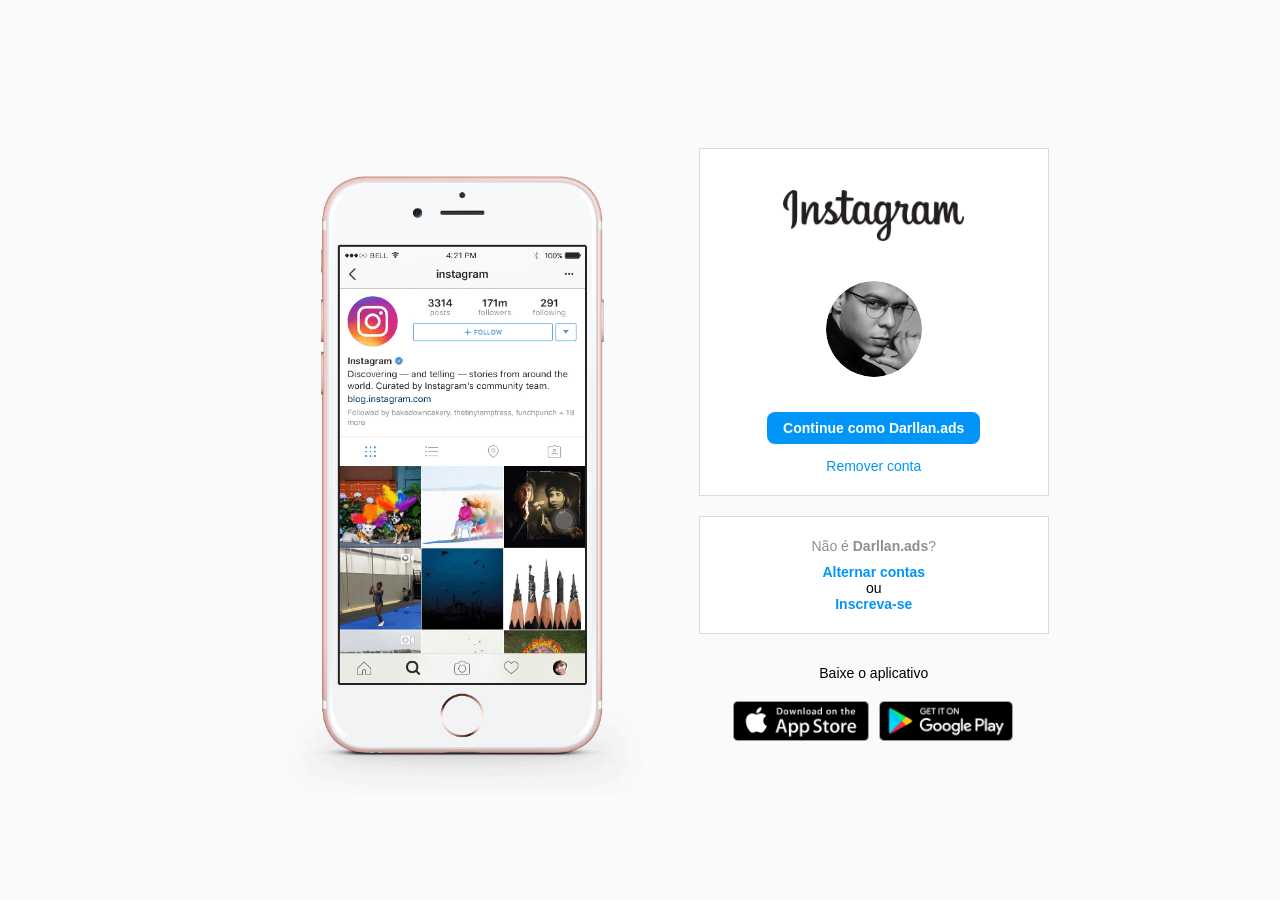
==== commit 8b1ac91e: "Add files via upload" ====
--- a/index.html
+++ b/index.html
@@ -1,319 +1,56 @@
 <!DOCTYPE html>
 <html lang="pt-br">
-  <head>
-    <meta charset="UTF-8" />
-    <meta name="viewport" content="width=device-width, initial-scale=1.0" />
-    <meta http-equiv="X-UA-Compatible" content="ie=edge" />
-    <link rel="stylesheet" href="reset.css" />
-    <link rel="stylesheet" href="styles.css" />
-    <title>Instagram</title>
-  </head>
-  <body>
-    <div class="container">
-      <div class="header-container">
-        <header class="header">
-          <div class="logo-container">
-            <div class="logo">
-              <img src="./images/logo.png" alt="Instagram Logo" />
+
+<head>
+    <meta charset="UTF-8">
+    <meta name="viewport" content="width=device-width, initial-scale=1.0">
+    <title>Instagram Clone</title>
+    <link rel="stylesheet" href="style.css">
+</head>
+
+<body>
+    <div class="instagram-wrapper">
+        
+        <!-- Imagem do celular -->
+        <div class="instagram-phone">
+            <img src="instagram-celular.png" alt="Mockup celular Instagram">
+        </div>
+
+        <!-- Área de login / continuação -->
+        <div class="instagram-continue">
+            
+            <!-- Card principal -->
+            <div class="group">
+                <img src="instagram-logo.png" class="instagram-logo" alt="Logo Instagram">
+
+                <!-- Foto de perfil -->
+                <div class="profile-photo">
+                    <img src="foto-perfil.png" alt="Foto de perfil do usuário">
+                </div>
+
+                <a href="#" class="instagram-login">Continue como <strong>Darllan.ads</strong></a>
+                <a href="#" class="instagram-logout">Remover conta</a>
             </div>
-          </div>
-          <nav class="nav-menu">
-            <ul class="nav-icons">
-              <li class="icon">
-                <ion-icon name="paper-plane-outline"></ion-icon>
-              </li>
-              <li class="icon">
-                <ion-icon name="compass-outline"></ion-icon>
-              </li>
-              <li class="icon">
-                <ion-icon name="heart-outline"></ion-icon>
-              </li>
-              <li class="icon">
-                <ion-icon name="person-outline"></ion-icon>
-              </li>
-            </ul>
-          </nav>
-        </header>
-      </div>
-      <div class="content-container">
-        <main class="feed-container">
-          <div class="stories-wraper">
-            <div class="stories-container">
-              <div class="swipe">
-                <img src="./images/arrow-icon.svg" alt="" />
-              </div>
-              <div class="story-container">
-                <div class="story-img-container">
-                  <img src="./images/stories-images/9gag.png" />
+
+            <!-- Alternar conta -->
+            <div class="group">
+                <p class="not-account">Não é <strong>Darllan.ads</strong>?</p>
+                <a href="#" class="link-blue">Alternar contas</a>
+                <span> ou </span>
+                <a href="#" class="link-blue">Inscreva-se</a>
+            </div>
+
+            <!-- Download App -->
+            <div class="get-the-app">
+                <p class="get-app">Baixe o aplicativo</p>
+                <div class="download">
+                    <a href="#" class="app-download"></a>
+                    <a href="#" class="app-download"></a>
                 </div>
-                <p>9gag</p>
-              </div>
-              <div class="story-container">
-                <div class="story-img-container">
-                  <img src="./images/stories-images/meowed.png" />
-                </div>
-                <p>meowed</p>
-              </div>
-              <div class="story-container">
-                <div class="story-img-container">
-                  <img src="./images/stories-images/barked.png" />
-                </div>
-                <p>barked</p>
-              </div>
-              <div class="story-container">
-                <div class="story-img-container">
-                  <img
-                    src="./images/stories-images/nathanwpylestrangeplanet.png"
-                  />
-                </div>
-                <p>nathanwpyle...</p>
-              </div>
-              <div class="story-container">
-                <div class="story-img-container">
-                  <img src="./images/stories-images/wawawiwacomicsa.png" />
-                </div>
-                <p>wawawiwac...</p>
-              </div>
-              <div class="story-container">
-                <div class="story-img-container">
-                  <img src="./images/stories-images/respondeai.png" />
-                </div>
-                <p>respondeai</p>
-              </div>
-              <div class="story-container">
-                <div class="story-img-container">
-                  <img src="./images/stories-images/filomoderna.png" />
-                </div>
-                <p>filomoderna</p>
-              </div>
-              <div class="story-container">
-                <div class="story-img-container">
-                  <img src="./images/stories-images/9gag.png" />
-                </div>
-                <p>9gag</p>
-              </div>
             </div>
-          </div>
-          <div class="feed">
-            <div class="post">
-              <header class="post-header">
-                <div class="author">
-                  <div class="img-profile">
-                    <img src="./images/stories-images/meowed.png" />
-                  </div>
-                  <strong class="author-username">meowed</strong>
-                </div>
-                <div class="options">
-                  <img src="./images/options-icon.svg" />
-                </div>
-              </header>
-              <article class="post-image">
-                <img src="./images/posts-images/gato-telefone.png" alt="" />
-              </article>
-              <footer class="post-footer">
-                <div class="options-container">
-                  <ul class="interation-options">
-                    <li class="interation">
-                      <ion-icon name="heart-outline"></ion-icon>
-                    </li>
-                    <li class="interation">
-                      <ion-icon name="chatbubble-outline"></ion-icon>
-                    </li>
-                    <li class="interation">
-                      <ion-icon name="paper-plane-outline"></ion-icon>
-                    </li>
-                  </ul>
-                  <div class="save-options">
-                    <ion-icon name="bookmark-outline"></ion-icon>
-                  </div>
-                </div>
-              </footer>
-            </div>
-            <div class="post">
-              <header class="post-header">
-                <div class="author">
-                  <div class="img-profile">
-                    <img src="./images/stories-images/barked.png" />
-                  </div>
-                  <strong class="author-username">barked</strong>
-                </div>
-                <div class="options">
-                  <img src="./images/options-icon.svg" />
-                </div>
-              </header>
-              <article class="post-image">
-                <img src="./images/posts-images/dog.png" alt="" />
-              </article>
-              <footer class="post-footer">
-                <div class="options-container">
-                  <ul class="interation-options">
-                    <li class="interation">
-                      <ion-icon name="heart-outline"></ion-icon>
-                    </li>
-                    <li class="interation">
-                      <ion-icon name="chatbubble-outline"></ion-icon>
-                    </li>
-                    <li class="interation">
-                      <ion-icon name="paper-plane-outline"></ion-icon>
-                    </li>
-                  </ul>
-                  <div class="save-options">
-                    <ion-icon name="bookmark-outline"></ion-icon>
-                  </div>
-                </div>
-              </footer>
-            </div>
-            <div class="post">
-              <header class="post-header">
-                <div class="author">
-                  <div class="img-profile">
-                    <img src="./images/stories-images/meowed.png" />
-                  </div>
-                  <strong class="author-username">meowed</strong>
-                </div>
-                <div class="options">
-                  <img src="./images/options-icon.svg" />
-                </div>
-              </header>
-              <article class="post-image">
-                <img src="./images/posts-images/gato-telefone.png" alt="" />
-              </article>
-              <footer class="post-footer">
-                <div class="options-container">
-                  <ul class="interation-options">
-                    <li class="interation">
-                      <ion-icon name="heart-outline"></ion-icon>
-                    </li>
-                    <li class="interation">
-                      <ion-icon name="chatbubble-outline"></ion-icon>
-                    </li>
-                    <li class="interation">
-                      <ion-icon name="paper-plane-outline"></ion-icon>
-                    </li>
-                  </ul>
-                  <div class="save-options">
-                    <ion-icon name="bookmark-outline"></ion-icon>
-                  </div>
-                </div>
-              </footer>
-            </div>
-          </div>
-        </main>
-        <aside class="side-bar">
-          <header class="profile">
-            <div class="profile-img">
-              <img src="./images/catanacomics.png" />
-            </div>
-            <div class="profile-info">
-              <strong>catanacomics</strong>
-              <p>Catana</p>
-            </div>
-          </header>
-          <main class="suggestions">
-            <div class="suggestions-header">
-              <p>Sugestões para você</p>
-            </div>
-            <div class="suggestions-content">
-              <div class="follow-suggestion">
-                <div class="follower-profile">
-                  <div class="follower-img">
-                    <img
-                      src="./images/follower-images/badvibesmemes.png"
-                      alt=""
-                    />
-                  </div>
-                  <div class="follower-info">
-                    <strong class="follower-username">bad.vibes.memes</strong>
-                  </div>
-                </div>
-                <p>Seguir</p>
-              </div>
-              <div class="follow-suggestion">
-                <div class="follower-profile">
-                  <div class="follower-img">
-                    <img src="./images/follower-images/chibirdart.png" alt="" />
-                  </div>
-                  <div class="follower-info">
-                    <strong class="follower-username">chibirdart</strong>
-                  </div>
-                </div>
-                <p>Seguir</p>
-              </div>
-              <div class="follow-suggestion">
-                <div class="follower-profile">
-                  <div class="follower-img">
-                    <img
-                      src="./images/follower-images/razoesparaacreditar.png"
-                      alt=""
-                    />
-                  </div>
-                  <div class="follower-info">
-                    <strong class="follower-username"
-                      >razoesparaacreditar</strong
-                    >
-                  </div>
-                </div>
-                <p>Seguir</p>
-              </div>
-              <div class="follow-suggestion">
-                <div class="follower-profile">
-                  <div class="follower-img">
-                    <img
-                      src="./images/follower-images/adorableanimals.png"
-                      alt=""
-                    />
-                  </div>
-                  <div class="follower-info">
-                    <strong class="follower-username">adorable_animals</strong>
-                  </div>
-                </div>
-                <p>Seguir</p>
-              </div>
-              <div class="follow-suggestion">
-                <div class="follower-profile">
-                  <div class="follower-img">
-                    <img
-                      src="./images/follower-images/smallcutecats.png"
-                      alt=""
-                    />
-                  </div>
-                  <div class="follower-info">
-                    <strong class="follower-username">smallcutecats</strong>
-                  </div>
-                </div>
-                <p>Seguir</p>
-              </div>
-            </div>
-          </main>
-          <footer class="aside-footer">
-            <p>
-              Sobre • Ajuda • Imprensa • API • Carreiras • Privacidade • Termos
-              • Localizações • Contas mais relevantes • Hashtags • Idioma
-            </p>
-            <p>© 2024 INSTAGRAM FROM META</p>
-          </footer>
-        </aside>
-      </div>
-      <nav class="menu-footer">
-        <ul class="menu-footer-icons">
-          <li class="menu-footer-icon">
-            <ion-icon name="home"></ion-icon>
-          </li>
-          <li class="menu-footer-icon">
-            <ion-icon name="search-outline"></ion-icon>
-          </li>
-          <li class="menu-footer-icon">
-            <ion-icon name="add-circle-outline"></ion-icon>
-          </li>
-          <li class="menu-footer-icon">
-            <ion-icon name="heart-outline"></ion-icon>
-          </li>
-          <li class="menu-footer-icon">
-            <ion-icon name="person-outline"></ion-icon>
-          </li>
-        </ul>
-      </nav>
+
+        </div>
     </div>
-    <script src="https://unpkg.com/ionicons@5.4.0/dist/ionicons.js"></script>
-  </body>
+</body>
+
 </html>
--- a/style.css
+++ b/style.css
@@ -0,0 +1,165 @@
+/* Reset */
+* {
+    padding: 0;
+    margin: 0;
+    box-sizing: border-box;
+    text-decoration: none;
+    font-family: "Helvetica Neue", Helvetica, Arial, sans-serif;
+    font-size: 14px;
+}
+
+/* Body */
+body {
+    width: 100%;
+    min-height: 100vh;
+    background-color: #fafafa;
+    display: flex;
+    justify-content: center;
+    align-items: center;
+}
+
+/* Layout */
+.instagram-wrapper {
+    display: flex;
+    align-items: center;
+    justify-content: center;
+    width: 935px; /* largura padrão do Instagram */
+    height: 100vh;
+}
+
+/* Celular mockup */
+.instagram-phone {
+    display: flex;
+    align-items: center;
+    justify-content: center;
+    width: 50%;
+}
+
+.instagram-phone img {
+    height: 50rem;
+}
+
+/* Coluna de login */
+.instagram-continue {
+    display: flex;
+    align-items: center;
+    flex-direction: column;
+    width: 350px; /* largura padrão card de login */
+}
+
+/* Card */
+.group {
+    display: flex;
+    justify-content: center;
+    align-items: center;
+    flex-direction: column;
+    background-color: #ffffff;
+    width: 100%;
+    padding: 1.5rem 0;
+    border: 1px solid #dbdbdb;
+    margin: 10px 0;
+}
+
+.group:nth-child(1) {
+    min-height: 19rem;
+}
+
+/* Logo */
+.instagram-logo {
+    height: 51px;
+    margin: 20px 0;
+}
+
+/* Foto de perfil */
+.profile-photo {
+    width: 96px;
+    height: 96px;
+    border-radius: 50%;
+    overflow: hidden;
+    margin: 20px 0;
+}
+
+.profile-photo img {
+    width: 100%;
+    height: 100%;
+    object-fit: cover;
+    border-radius: 50%;
+}
+
+/* Botões */
+.instagram-login {
+    background-color: #0095f6;
+    color: #ffffff;
+    padding: 8px 16px;
+    border-radius: 8px;
+    font-weight: bold;
+    margin-top: 15px;
+}
+
+.instagram-logout {
+    color: #0095f6;
+    margin-top: 1rem;
+    font-weight: 500;
+}
+
+/* Textos */
+.not-account {
+    color: #8e8e8e;
+    margin-bottom: 10px;
+}
+
+.link-blue {
+    color: #0095f6;
+    font-weight: bold;
+    cursor: pointer;
+    margin: 0 5px;
+}
+
+/* App download */
+.get-the-app {
+    display: flex;
+    flex-direction: column;
+    align-items: center;
+    width: 100%;
+    padding: 1.5rem 0;
+}
+
+.get-app {
+    font-size: 14px;
+    margin-bottom: 20px;
+}
+
+.download {
+    display: flex;
+    gap: 10px;
+}
+
+.app-download {
+    height: 40px;
+    width: 136px;
+    background-size: contain;
+    background-repeat: no-repeat;
+}
+
+.app-download:nth-child(1) {
+    background-image: url(apple-button.png);
+}
+
+.app-download:nth-child(2) {
+    background-image: url(googleplay-button.png);
+}
+
+/* Responsivo */
+@media (max-width: 875px) {
+    .instagram-wrapper {
+        width: 90%;
+    }
+
+    .instagram-phone {
+        display: none;
+    }
+
+    .instagram-continue {
+        width: 100%;
+    }
+}
